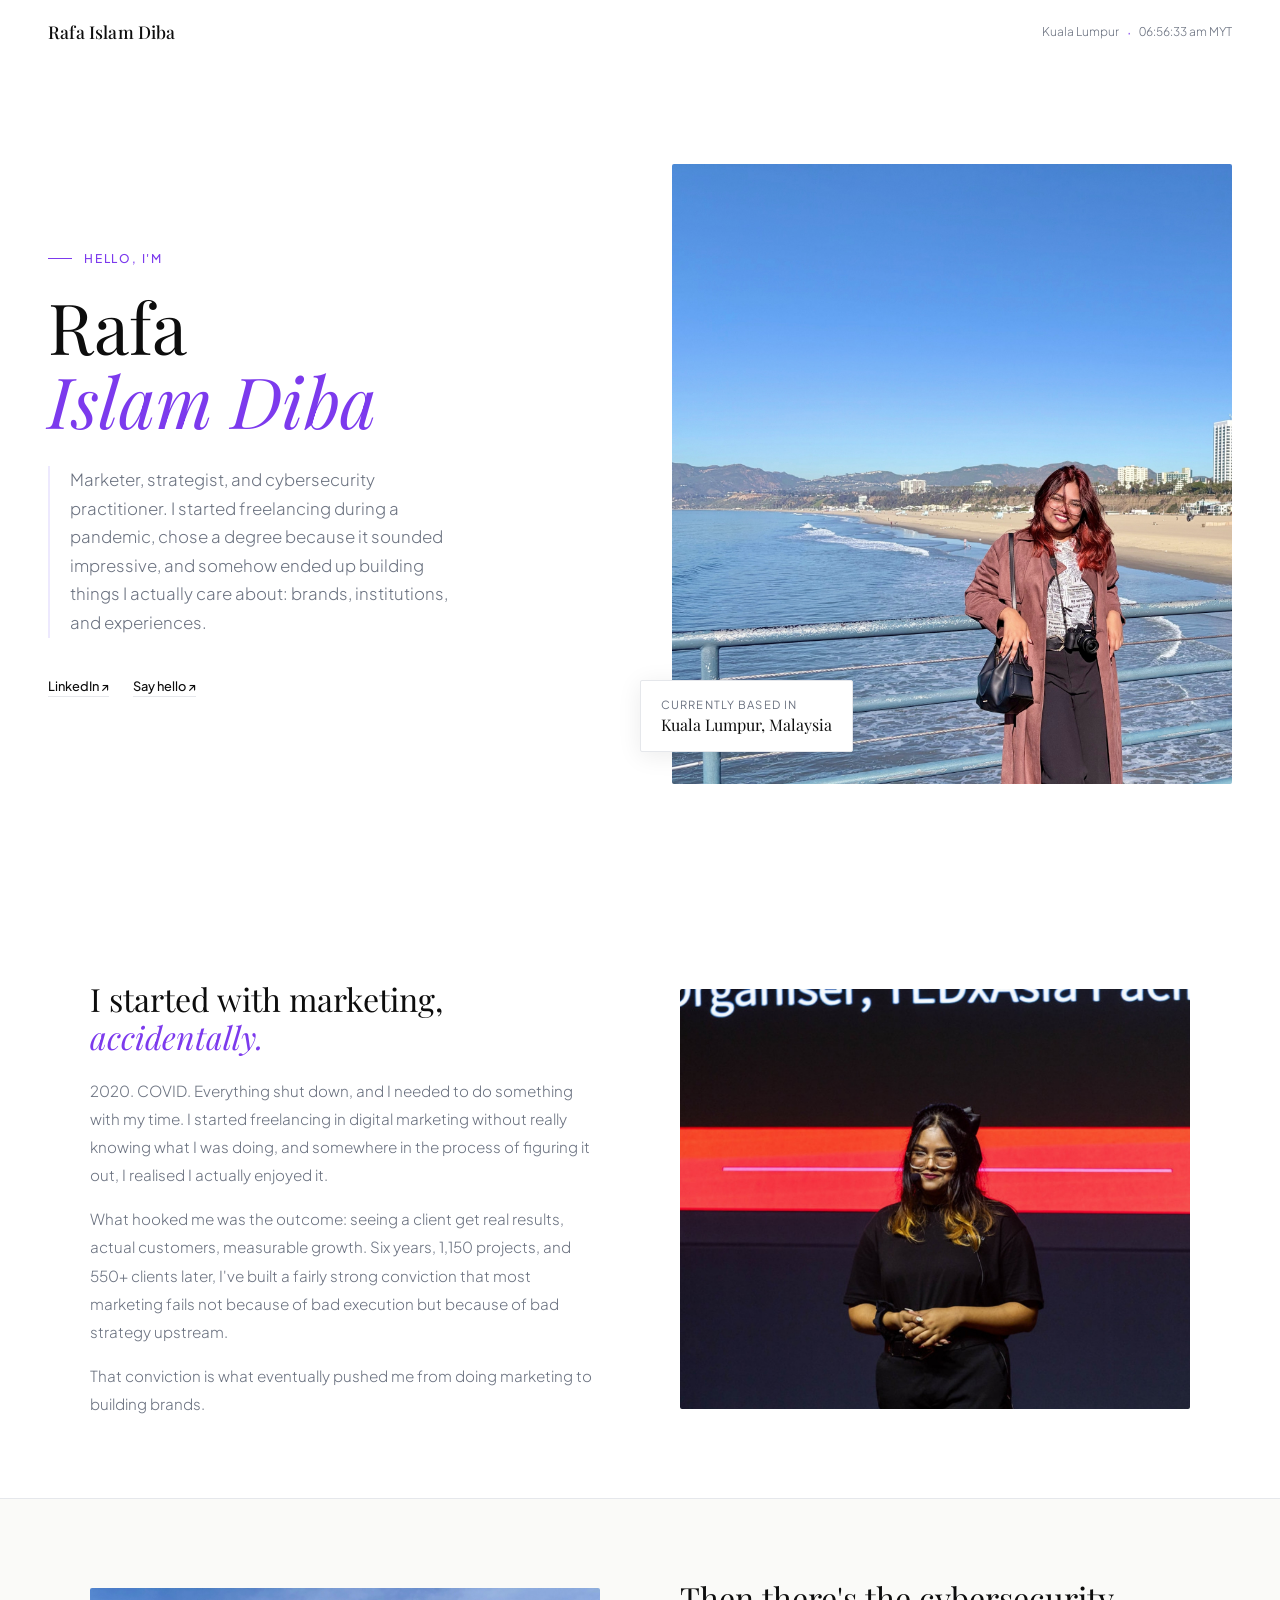
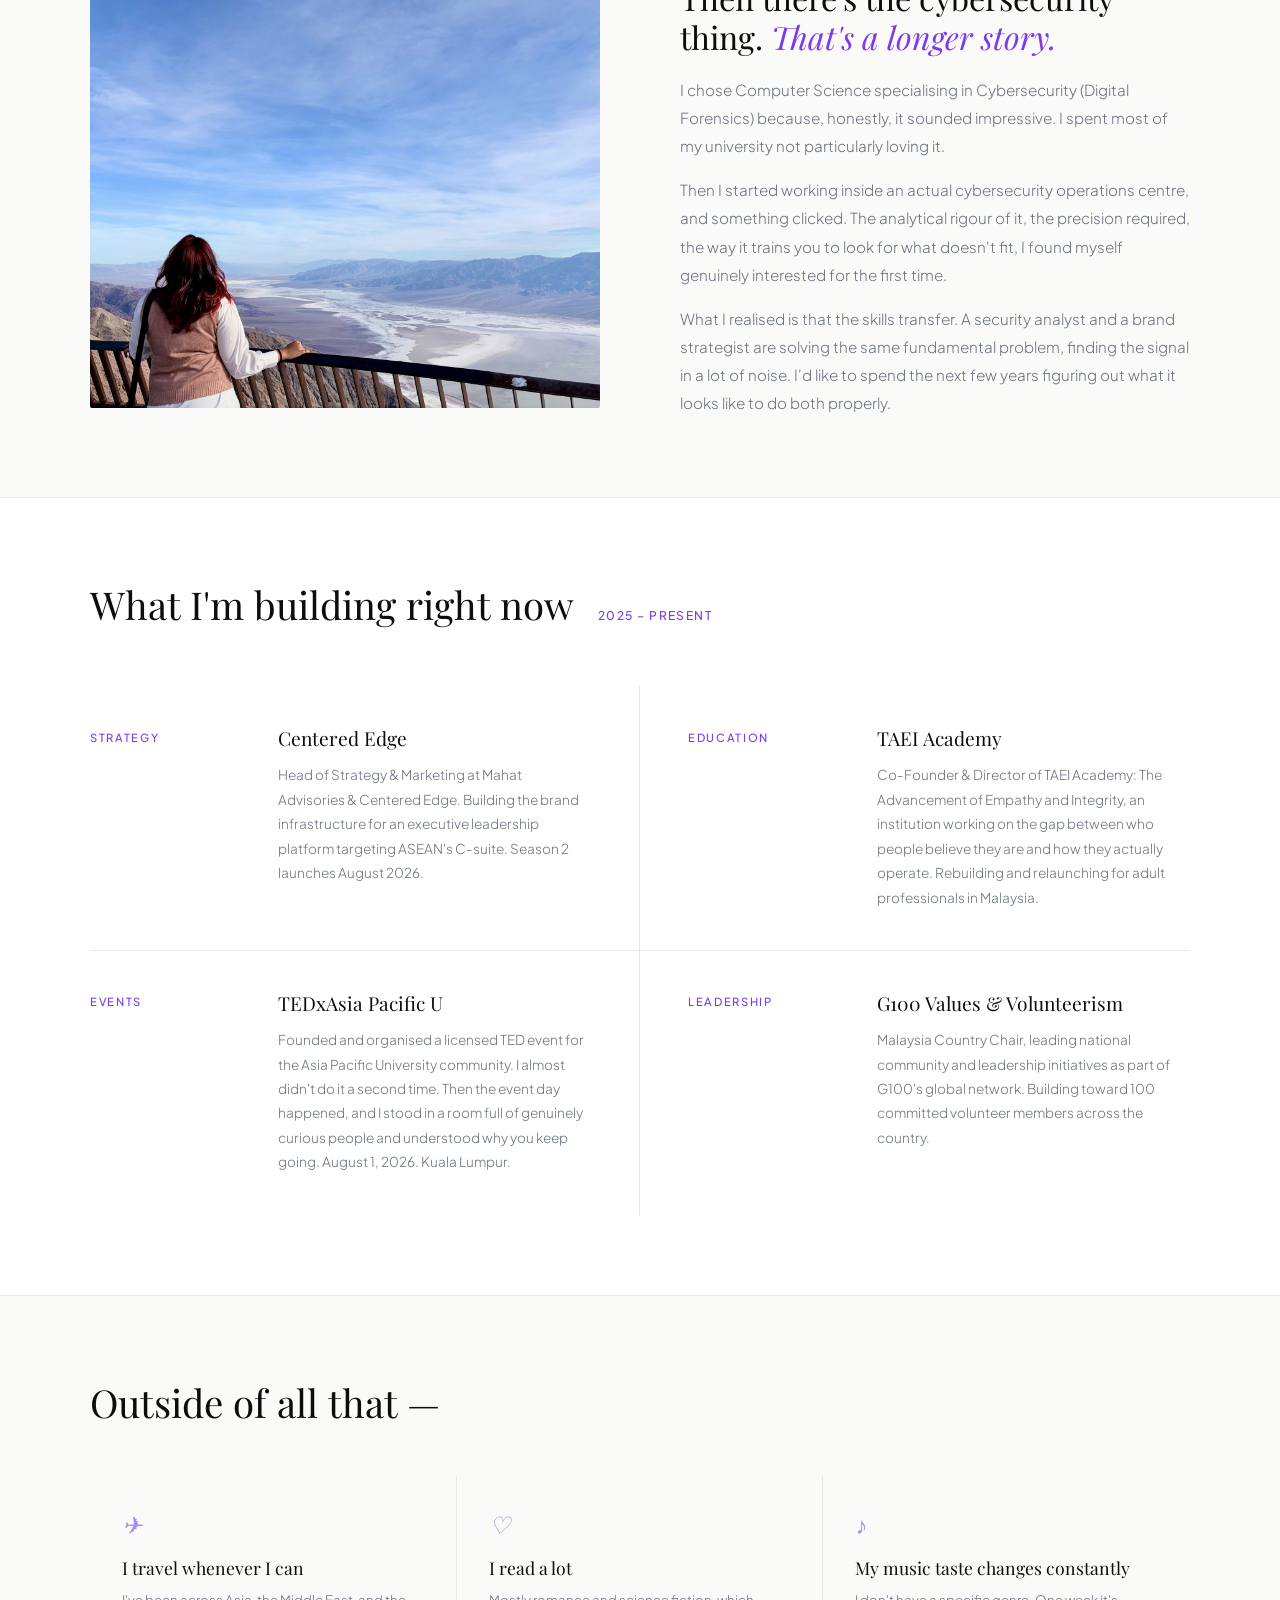
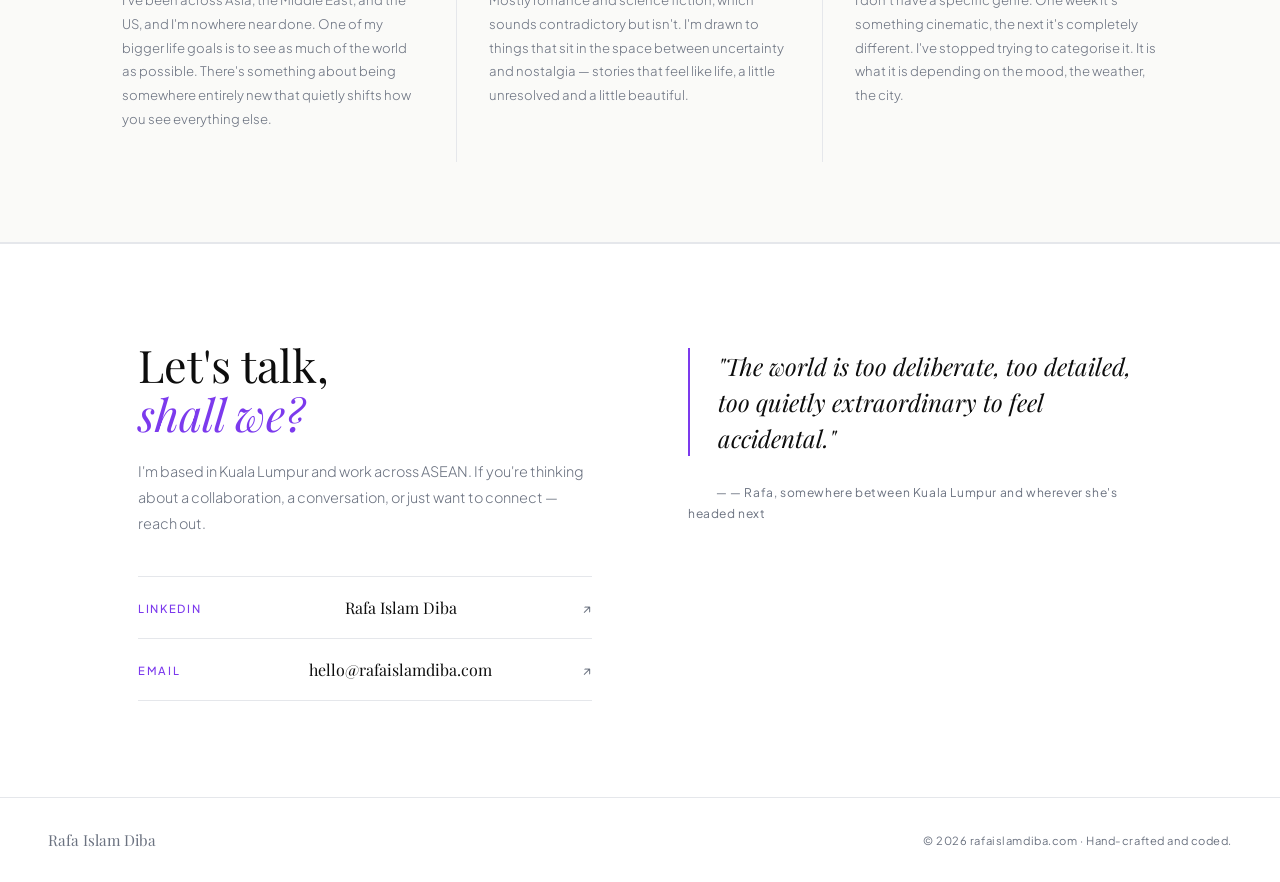
==== index.html @ 6cd843fa "Update LinkedIn link in index.html" ====
<!DOCTYPE html>
<html lang="en">
<head>
  <meta charset="UTF-8" />
  <meta name="viewport" content="width=device-width, initial-scale=1.0" />
  <title>Rafa Islam Diba</title>
  <meta name="description" content="Rafa Islam Diba: strategist, builder, and TEDx organiser based in Kuala Lumpur." />
  <link rel="preconnect" href="https://fonts.googleapis.com">
  <link rel="preconnect" href="https://fonts.gstatic.com" crossorigin>
  <link href="https://fonts.googleapis.com/css2?family=Playfair+Display:ital,wght@0,400;0,500;0,700;1,400;1,500&family=Plus+Jakarta+Sans:wght@300;400;500&display=swap" rel="stylesheet">
  <style>
    *, *::before, *::after { box-sizing: border-box; margin: 0; padding: 0; }

    :root {
      --white: #ffffff;
      --off-white: #fafaf8;
      --black: #0d0d0d;
      --black-2: #1a1a1a;
      --purple: #7c3aed;
      --purple-light: #a78bfa;
      --purple-muted: #ede9fe;
      --gray: #6b7280;
      --gray-light: #f3f4f6;
      --border: #e5e7eb;
      --serif: 'Playfair Display', Georgia, serif;
      --sans: 'Plus Jakarta Sans', sans-serif;
    }

    html { scroll-behavior: smooth; }

    body {
      font-family: var(--sans);
      background: var(--white);
      color: var(--black);
      -webkit-font-smoothing: antialiased;
      overflow-x: hidden;
    }

    a { text-decoration: none; color: inherit; }

    /* NAV */
    nav {
      position: fixed;
      top: 0; left: 0; right: 0;
      z-index: 100;
      padding: 1.25rem 3rem;
      display: flex;
      align-items: center;
      justify-content: space-between;
      background: rgba(255,255,255,0.92);
      backdrop-filter: blur(12px);
      border-bottom: 1px solid transparent;
      transition: border-color 0.3s;
    }

    nav.scrolled { border-bottom-color: var(--border); }

    .nav-logo {
      font-family: var(--serif);
      font-size: 1.1rem;
      font-weight: 500;
      color: var(--black);
      letter-spacing: 0.01em;
    }

    .nav-right {
      display: flex;
      align-items: center;
      gap: 0.5rem;
      font-size: 0.75rem;
      color: var(--gray);
      font-weight: 300;
    }

    .nav-dot { color: var(--purple); font-size: 1rem; }

    #kl-time {
      font-variant-numeric: tabular-nums;
      min-width: 80px;
    }

    /* HERO */
    .hero {
      min-height: 100vh;
      display: grid;
      grid-template-columns: 1fr 1fr;
      align-items: center;
      padding: 7rem 3rem 4rem;
      gap: 4rem;
      position: relative;
    }

    .hero-left { max-width: 560px; }

    .hero-greeting {
      font-size: 0.75rem;
      font-weight: 500;
      letter-spacing: 0.15em;
      text-transform: uppercase;
      color: var(--purple);
      margin-bottom: 1.5rem;
      display: flex;
      align-items: center;
      gap: 0.75rem;
    }

    .hero-greeting::before {
      content: '';
      display: block;
      width: 24px;
      height: 1px;
      background: var(--purple);
    }

    .hero-name {
      font-family: var(--serif);
      font-size: clamp(3rem, 5.5vw, 5.5rem);
      font-weight: 400;
      line-height: 1.05;
      color: var(--black);
      margin-bottom: 0.5rem;
    }

    .hero-name em {
      font-style: italic;
      color: var(--purple);
    }

    .hero-tagline {
      font-size: 1.05rem;
      font-weight: 300;
      color: var(--gray);
      line-height: 1.7;
      margin-top: 1.75rem;
      max-width: 420px;
      border-left: 2px solid var(--purple-muted);
      padding-left: 1.25rem;
    }

    .hero-links {
      display: flex;
      gap: 1.5rem;
      margin-top: 2.5rem;
    }

    .hero-link {
      font-size: 0.8rem;
      font-weight: 500;
      color: var(--black);
      display: flex;
      align-items: center;
      gap: 0.4rem;
      padding-bottom: 2px;
      border-bottom: 1px solid var(--border);
      transition: color 0.2s, border-color 0.2s;
    }

    .hero-link:hover { color: var(--purple); border-bottom-color: var(--purple); }

    .hero-right {
      position: relative;
      height: 620px;
    }

    .hero-img-main {
      width: 100%;
      height: 100%;
      object-fit: cover;
      object-position: center top;
      border-radius: 2px;
      filter: grayscale(8%);
    }

    .hero-img-badge {
      position: absolute;
      bottom: 2rem;
      left: -2rem;
      background: var(--white);
      border: 1px solid var(--border);
      padding: 1rem 1.25rem;
      border-radius: 2px;
      box-shadow: 0 4px 24px rgba(0,0,0,0.08);
    }

    .hero-img-badge p {
      font-size: 0.7rem;
      color: var(--gray);
      margin-bottom: 0.2rem;
      text-transform: uppercase;
      letter-spacing: 0.1em;
    }

    .hero-img-badge strong {
      font-family: var(--serif);
      font-size: 1rem;
      font-weight: 400;
      color: var(--black);
    }

    /* DIVIDER */
    .section-divider {
      width: 100%;
      height: 1px;
      background: var(--border);
      margin: 0 3rem;
      width: calc(100% - 6rem);
    }

    /* STORY SECTIONS — Daniel Autry style */
    .story-section {
      padding: 5rem 3rem;
      border-bottom: 1px solid var(--border);
    }

    .story-grid {
      display: grid;
      grid-template-columns: 1fr 1fr;
      gap: 5rem;
      align-items: center;
      max-width: 1100px;
      margin: 0 auto;
    }

    .story-grid.reverse { direction: rtl; }
    .story-grid.reverse > * { direction: ltr; }

    .story-text h2 {
      font-family: var(--serif);
      font-size: clamp(1.6rem, 2.5vw, 2.4rem);
      font-weight: 400;
      line-height: 1.2;
      color: var(--black);
      margin-bottom: 1.25rem;
    }

    .story-text h2 em {
      font-style: italic;
      color: var(--purple);
    }

    .story-text p {
      font-size: 0.95rem;
      font-weight: 300;
      color: var(--gray);
      line-height: 1.85;
    }

    .story-text p + p { margin-top: 1rem; }

    .story-img {
      width: 100%;
      height: 420px;
      object-fit: cover;
      object-position: center;
      border-radius: 2px;
      filter: grayscale(5%);
    }

    .story-img.portrait {
      height: 520px;
      object-position: top center;
    }

    /* WHAT I DO — text only sections like Daniel */
    .what-section {
      padding: 5rem 3rem;
      border-bottom: 1px solid var(--border);
      max-width: 1100px;
      margin: 0 auto;
    }

    .what-header {
      display: flex;
      align-items: baseline;
      gap: 1.5rem;
      margin-bottom: 3.5rem;
    }

    .what-header h2 {
      font-family: var(--serif);
      font-size: clamp(1.8rem, 3vw, 2.8rem);
      font-weight: 400;
      color: var(--black);
    }

    .what-header span {
      font-size: 0.75rem;
      color: var(--purple);
      font-weight: 500;
      letter-spacing: 0.12em;
      text-transform: uppercase;
    }

    .what-items {
      display: grid;
      grid-template-columns: 1fr 1fr;
      gap: 0;
    }

    .what-item {
      padding: 2.5rem 0;
      border-bottom: 1px solid var(--border);
      display: grid;
      grid-template-columns: 1fr 2fr;
      gap: 2rem;
      align-items: start;
    }

    .what-item:nth-child(odd) { padding-right: 3rem; border-right: 1px solid var(--border); }
    .what-item:nth-child(even) { padding-left: 3rem; }
    .what-item:last-child, .what-item:nth-last-child(2):nth-child(odd) { border-bottom: none; }

    .what-item-label {
      font-size: 0.7rem;
      font-weight: 500;
      letter-spacing: 0.15em;
      text-transform: uppercase;
      color: var(--purple);
      padding-top: 0.2rem;
    }

    .what-item h3 {
      font-family: var(--serif);
      font-size: 1.2rem;
      font-weight: 400;
      color: var(--black);
      margin-bottom: 0.75rem;
      line-height: 1.3;
    }

    .what-item p {
      font-size: 0.85rem;
      font-weight: 300;
      color: var(--gray);
      line-height: 1.8;
    }

    /* PERSONAL SECTION */
    .personal-section {
      padding: 5rem 3rem;
      border-bottom: 1px solid var(--border);
      background: var(--off-white);
    }

    .personal-inner {
      max-width: 1100px;
      margin: 0 auto;
    }

    .personal-header {
      font-family: var(--serif);
      font-size: clamp(1.8rem, 3vw, 2.8rem);
      font-weight: 400;
      color: var(--black);
      margin-bottom: 3rem;
    }

    .personal-grid {
      display: grid;
      grid-template-columns: repeat(3, 1fr);
      gap: 0;
    }

    .personal-item {
      padding: 2rem;
      border-right: 1px solid var(--border);
    }

    .personal-item:last-child { border-right: none; }

    .personal-item-icon {
      font-family: var(--serif);
      font-size: 1.5rem;
      color: var(--purple-light);
      margin-bottom: 1rem;
      font-style: italic;
    }

    .personal-item h4 {
      font-family: var(--serif);
      font-size: 1.1rem;
      font-weight: 400;
      color: var(--black);
      margin-bottom: 0.6rem;
    }

    .personal-item p {
      font-size: 0.82rem;
      font-weight: 300;
      color: var(--gray);
      line-height: 1.8;
    }

    /* CONTACT */
    .contact-section {
      padding: 6rem 3rem;
      max-width: 1100px;
      margin: 0 auto;
      display: grid;
      grid-template-columns: 1fr 1fr;
      gap: 6rem;
      align-items: start;
    }

    .contact-left h2 {
      font-family: var(--serif);
      font-size: clamp(2rem, 3.5vw, 3rem);
      font-weight: 400;
      color: var(--black);
      margin-bottom: 1.25rem;
      line-height: 1.1;
    }

    .contact-left h2 em { font-style: italic; color: var(--purple); }

    .contact-left p {
      font-size: 0.9rem;
      font-weight: 300;
      color: var(--gray);
      line-height: 1.8;
      margin-bottom: 2.5rem;
    }

    .contact-links { display: flex; flex-direction: column; gap: 0; }

    .contact-link-item {
      display: flex;
      align-items: center;
      justify-content: space-between;
      padding: 1.25rem 0;
      border-bottom: 1px solid var(--border);
      transition: padding-left 0.25s;
    }

    .contact-link-item:hover { padding-left: 0.5rem; }

    .contact-link-item:first-child { border-top: 1px solid var(--border); }

    .contact-link-label {
      font-size: 0.7rem;
      font-weight: 500;
      letter-spacing: 0.15em;
      text-transform: uppercase;
      color: var(--purple);
      min-width: 80px;
    }

    .contact-link-value {
      font-family: var(--serif);
      font-size: 1rem;
      color: var(--black);
      font-weight: 400;
    }

    .contact-arrow { color: var(--gray); font-size: 0.85rem; }

    .contact-right {
      padding-top: 0.5rem;
    }

    .contact-right blockquote {
      font-family: var(--serif);
      font-size: 1.5rem;
      font-weight: 400;
      font-style: italic;
      color: var(--black);
      line-height: 1.5;
      border-left: 2px solid var(--purple);
      padding-left: 1.75rem;
      margin-bottom: 1.5rem;
    }

    .contact-right cite {
      font-size: 0.75rem;
      color: var(--gray);
      font-style: normal;
      letter-spacing: 0.05em;
      padding-left: 1.75rem;
    }

    /* FOOTER */
    footer {
      padding: 2rem 3rem;
      border-top: 1px solid var(--border);
      display: flex;
      align-items: center;
      justify-content: space-between;
      background: var(--white);
    }

    .footer-logo {
      font-family: var(--serif);
      font-size: 0.95rem;
      color: var(--gray);
      font-weight: 400;
    }

    .footer-copy {
      font-size: 0.7rem;
      color: var(--gray);
      letter-spacing: 0.05em;
    }

    /* REVEAL ANIMATIONS */
    .reveal {
      opacity: 0;
      transform: translateY(20px);
      transition: opacity 0.7s ease, transform 0.7s ease;
    }

    .reveal.visible { opacity: 1; transform: translateY(0); }

    /* MOBILE */
    @media (max-width: 768px) {
      nav { padding: 1rem 1.25rem; }
      .hero { grid-template-columns: 1fr; padding: 6rem 1.25rem 3rem; gap: 2.5rem; min-height: auto; }
      .hero-right { height: 360px; }
      .hero-img-badge { left: 0.5rem; bottom: 0.5rem; }
      .story-section { padding: 3.5rem 1.25rem; }
      .story-grid, .story-grid.reverse { grid-template-columns: 1fr; direction: ltr; gap: 2rem; }
      .story-img { height: 280px; }
      .what-section { padding: 3.5rem 1.25rem; }
      .what-items { grid-template-columns: 1fr; }
      .what-item, .what-item:nth-child(odd), .what-item:nth-child(even) { padding: 1.75rem 0; border-right: none; border-bottom: 1px solid var(--border); }
      .personal-section { padding: 3.5rem 1.25rem; }
      .personal-grid { grid-template-columns: 1fr; }
      .personal-item { border-right: none; border-bottom: 1px solid var(--border); }
      .contact-section { grid-template-columns: 1fr; padding: 3.5rem 1.25rem; gap: 3rem; }
      footer { flex-direction: column; gap: 0.75rem; padding: 1.5rem 1.25rem; text-align: center; }
    }
  </style>
</head>
<body>

  <nav id="nav">
    <span class="nav-logo">Rafa Islam Diba</span>
    <div class="nav-right">
      <span>Kuala Lumpur</span>
      <span class="nav-dot">·</span>
      <span id="kl-time">--:--:-- --</span>
    </div>
  </nav>

  <!-- HERO -->
  <section class="hero">
    <div class="hero-left">
      <p class="hero-greeting">Hello, I'm</p>
      <h1 class="hero-name">Rafa<br><em>Islam Diba</em></h1>
      <p class="hero-tagline">Marketer, strategist, and cybersecurity practitioner. I started freelancing during a pandemic, chose a degree because it sounded impressive, and somehow ended up building things I actually care about: brands, institutions, and experiences.</p>
      <div class="hero-links">
        <a href="https://www.linkedin.com/in/rafaislamdiba948/" target="_blank" class="hero-link">LinkedIn ↗</a>
        <a href="mailto:contact@rafaislamdiba.com" class="hero-link">Say hello ↗</a>
      </div>
    </div>
    <div class="hero-right">
      <img src="santamonica.jpg" alt="Rafa at Santa Monica Pier" class="hero-img-main" />
      <div class="hero-img-badge">
        <p>Currently based in</p>
        <strong>Kuala Lumpur, Malaysia</strong>
      </div>
    </div>
  </section>

  <!-- MARKETING STORY -->
  <section class="story-section">
    <div class="story-grid">
      <div class="story-text reveal">
        <h2>I started with marketing, <em>accidentally.</em></h2>
        <p>2020. COVID. Everything shut down, and I needed to do something with my time. I started freelancing in digital marketing without really knowing what I was doing, and somewhere in the process of figuring it out, I realised I actually enjoyed it.</p>
        <p>What hooked me was the outcome: seeing a client get real results, actual customers, measurable growth. Six years, 1,150 projects, and 550+ clients later, I've built a fairly strong conviction that most marketing fails not because of bad execution but because of bad strategy upstream.</p>
        <p>That conviction is what eventually pushed me from doing marketing to building brands.</p>
      </div>
      <img src="tedx.jpg" alt="Rafa speaking on stage" class="story-img reveal" />
    </div>
  </section>

  <!-- CYBER STORY -->
  <section class="story-section" style="background: var(--off-white);">
    <div class="story-grid reverse">
      <div class="story-text reveal">
        <h2>Then there's the cybersecurity thing. <em>That's a longer story.</em></h2>
        <p>I chose Computer Science specialising in Cybersecurity (Digital Forensics) because, honestly, it sounded impressive. I spent most of my university not particularly loving it.</p>
        <p>Then I started working inside an actual cybersecurity operations centre, and something clicked. The analytical rigour of it, the precision required, the way it trains you to look for what doesn't fit, I found myself genuinely interested for the first time.</p>
        <p>What I realised is that the skills transfer. A security analyst and a brand strategist are solving the same fundamental problem, finding the signal in a lot of noise. I'd like to spend the next few years figuring out what it looks like to do both properly.</p>
      </div>
      <img src="deathvalley.jpg" alt="Rafa overlooking Death Valley" class="story-img reveal" />
    </div>
  </section>

  <!-- WHAT I'M BUILDING -->
  <section class="story-section">
    <div class="what-section" style="padding: 0; border-bottom: none;">
      <div class="what-header reveal">
        <h2>What I'm building right now</h2>
        <span>2025 – Present</span>
      </div>
      <div class="what-items">
        <div class="what-item reveal">
          <span class="what-item-label">Strategy</span>
          <div>
            <h3>Centered Edge</h3>
            <p>Head of Strategy & Marketing at Mahat Advisories & Centered Edge. Building the brand infrastructure for an executive leadership platform targeting ASEAN's C-suite. Season 2 launches August 2026.</p>
          </div>
        </div>
        <div class="what-item reveal">
          <span class="what-item-label">Education</span>
          <div>
            <h3>TAEI Academy</h3>
            <p>Co-Founder & Director of TAEI Academy: The Advancement of Empathy and Integrity, an institution working on the gap between who people believe they are and how they actually operate. Rebuilding and relaunching for adult professionals in Malaysia.</p>
          </div>
        </div>
        <div class="what-item reveal">
          <span class="what-item-label">Events</span>
          <div>
            <h3>TEDxAsia Pacific U</h3>
            <p>Founded and organised a licensed TED event for the Asia Pacific University community. I almost didn't do it a second time. Then the event day happened, and I stood in a room full of genuinely curious people and understood why you keep going. August 1, 2026. Kuala Lumpur.</p>
          </div>
        </div>
        <div class="what-item reveal">
          <span class="what-item-label">Leadership</span>
          <div>
            <h3>G100 Values & Volunteerism</h3>
            <p>Malaysia Country Chair, leading national community and leadership initiatives as part of G100's global network. Building toward 100 committed volunteer members across the country.</p>
          </div>
        </div>
      </div>
    </div>
  </section>

  <!-- PERSONAL -->
  <section class="personal-section">
    <div class="personal-inner">
      <h2 class="personal-header reveal">Outside of all that —</h2>
      <div class="personal-grid">
        <div class="personal-item reveal">
          <div class="personal-item-icon">✈</div>
          <h4>I travel whenever I can</h4>
          <p>I've been across Asia, the Middle East, and the US, and I'm nowhere near done. One of my bigger life goals is to see as much of the world as possible. There's something about being somewhere entirely new that quietly shifts how you see everything else.</p>
        </div>
        <div class="personal-item reveal">
          <div class="personal-item-icon">♡</div>
          <h4>I read a lot</h4>
          <p>Mostly romance and science fiction, which sounds contradictory but isn't. I'm drawn to things that sit in the space between uncertainty and nostalgia — stories that feel like life, a little unresolved and a little beautiful.</p>
        </div>
        <div class="personal-item reveal">
          <div class="personal-item-icon">♪</div>
          <h4>My music taste changes constantly</h4>
          <p>I don't have a specific genre. One week it's something cinematic, the next it's completely different. I've stopped trying to categorise it. It is what it is depending on the mood, the weather, the city.</p>
        </div>
      </div>
    </div>
  </section>

  <!-- CONTACT -->
  <section style="border-top: 1px solid var(--border);">
    <div class="contact-section">
      <div class="contact-left reveal">
        <h2>Let's talk,<br><em>shall we?</em></h2>
        <p>I'm based in Kuala Lumpur and work across ASEAN. If you're thinking about a collaboration, a conversation, or just want to connect — reach out.</p>
        <div class="contact-links">
          <a href="https://linkedin.com/in/rafayaislamdiba" target="_blank" class="contact-link-item">
            <span class="contact-link-label">LinkedIn</span>
            <span class="contact-link-value">Rafa Islam Diba</span>
            <span class="contact-arrow">↗</span>
          </a>
          <a href="mailto:hello@rafaislamdiba.com" class="contact-link-item">
            <span class="contact-link-label">Email</span>
            <span class="contact-link-value">hello@rafaislamdiba.com</span>
            <span class="contact-arrow">↗</span>
          </a>
        </div>
      </div>
      <div class="contact-right reveal">
        <blockquote>"The world is too deliberate, too detailed, too quietly extraordinary to feel accidental."</blockquote>
        <cite>— — Rafa, somewhere between Kuala Lumpur and wherever she's headed next</cite>
      </div>
    </div>
  </section>

  <footer>
    <span class="footer-logo">Rafa Islam Diba</span>
    <span class="footer-copy">© 2026 rafaislamdiba.com · Hand-crafted and coded.</span>
  </footer>

  <script>
    // KL live clock
    function updateClock() {
      const now = new Date();
      const kl = new Intl.DateTimeFormat('en-MY', {
        timeZone: 'Asia/Kuala_Lumpur',
        hour: '2-digit', minute: '2-digit', second: '2-digit',
        hour12: true
      }).format(now);
      document.getElementById('kl-time').textContent = kl + ' MYT';
    }
    updateClock();
    setInterval(updateClock, 1000);

    // Nav scroll
    window.addEventListener('scroll', () => {
      document.getElementById('nav').classList.toggle('scrolled', window.scrollY > 40);
    }, { passive: true });

    // Reveal on scroll
    const reveals = document.querySelectorAll('.reveal');
    const observer = new IntersectionObserver((entries) => {
      entries.forEach((entry, i) => {
        if (entry.isIntersecting) {
          setTimeout(() => entry.target.classList.add('visible'), i * 60);
          observer.unobserve(entry.target);
        }
      });
    }, { threshold: 0.1 });
    reveals.forEach(el => observer.observe(el));
  </script>
</body>
</html>
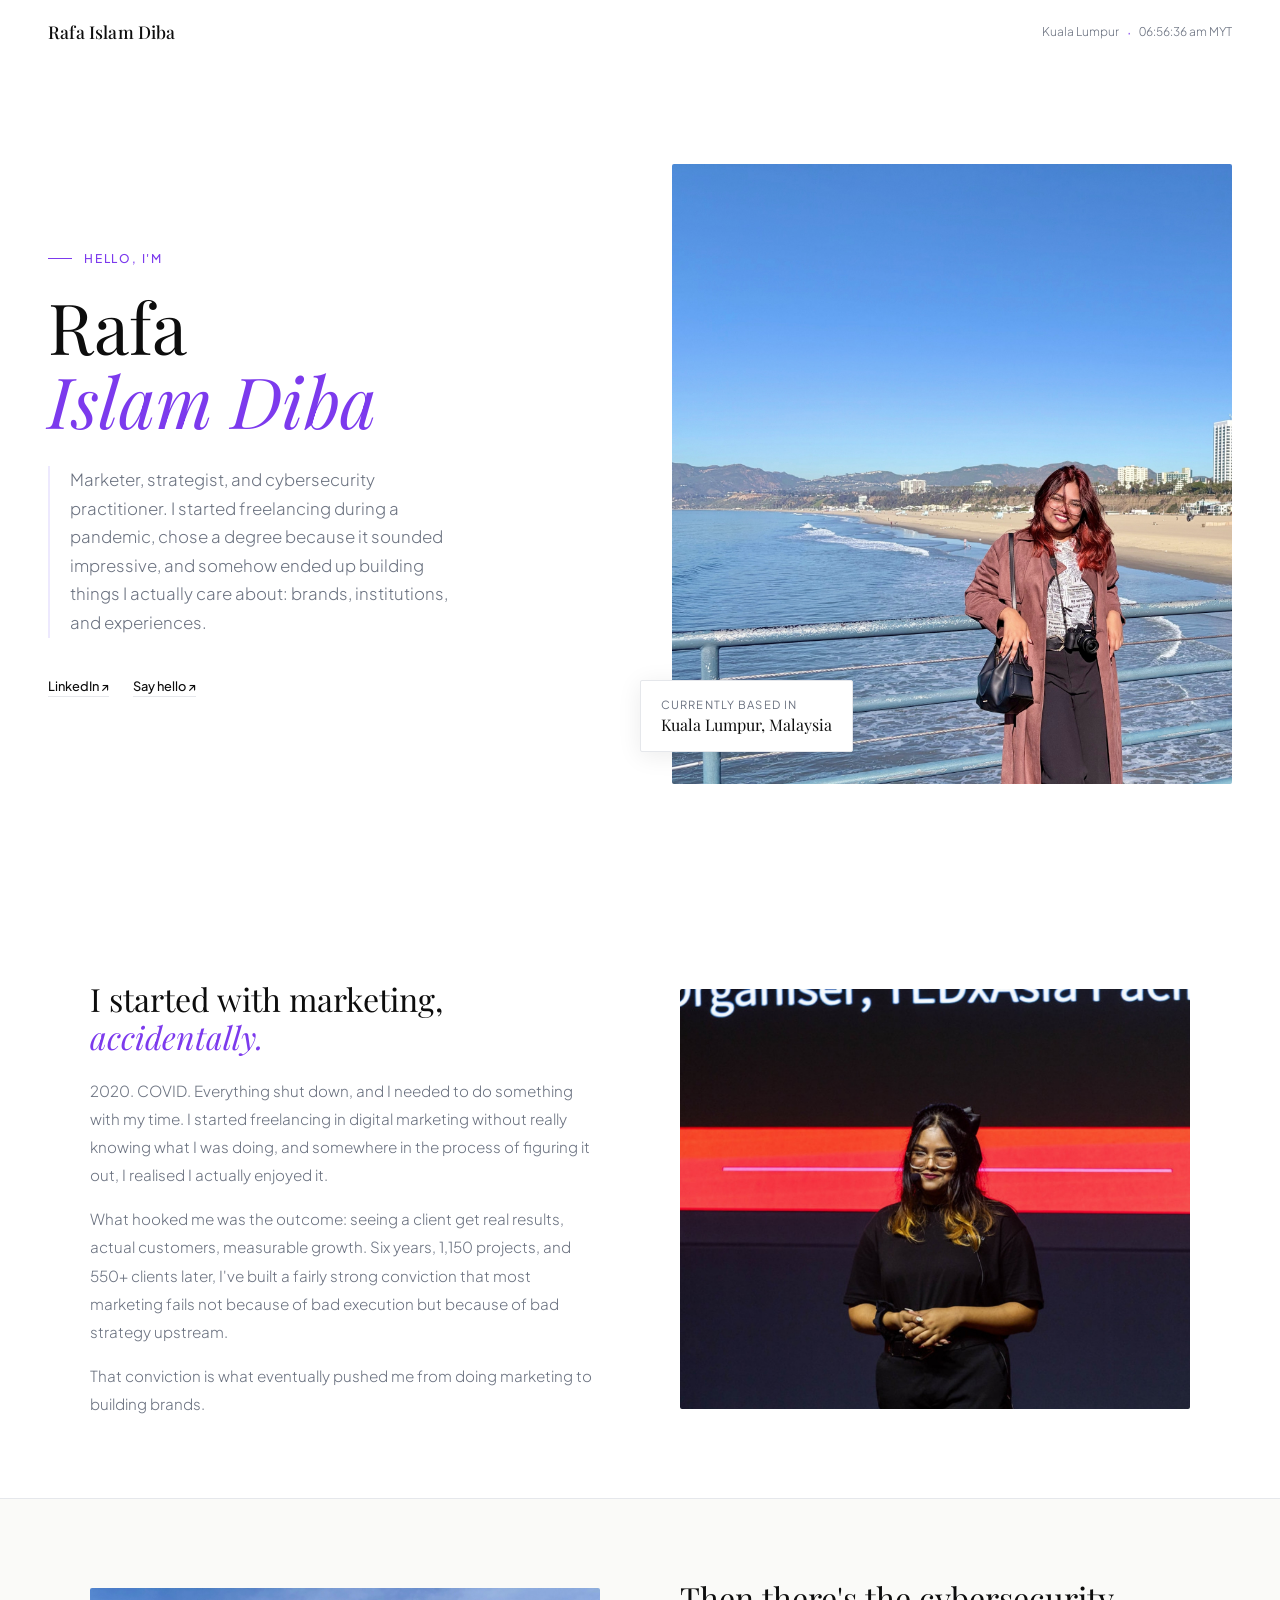
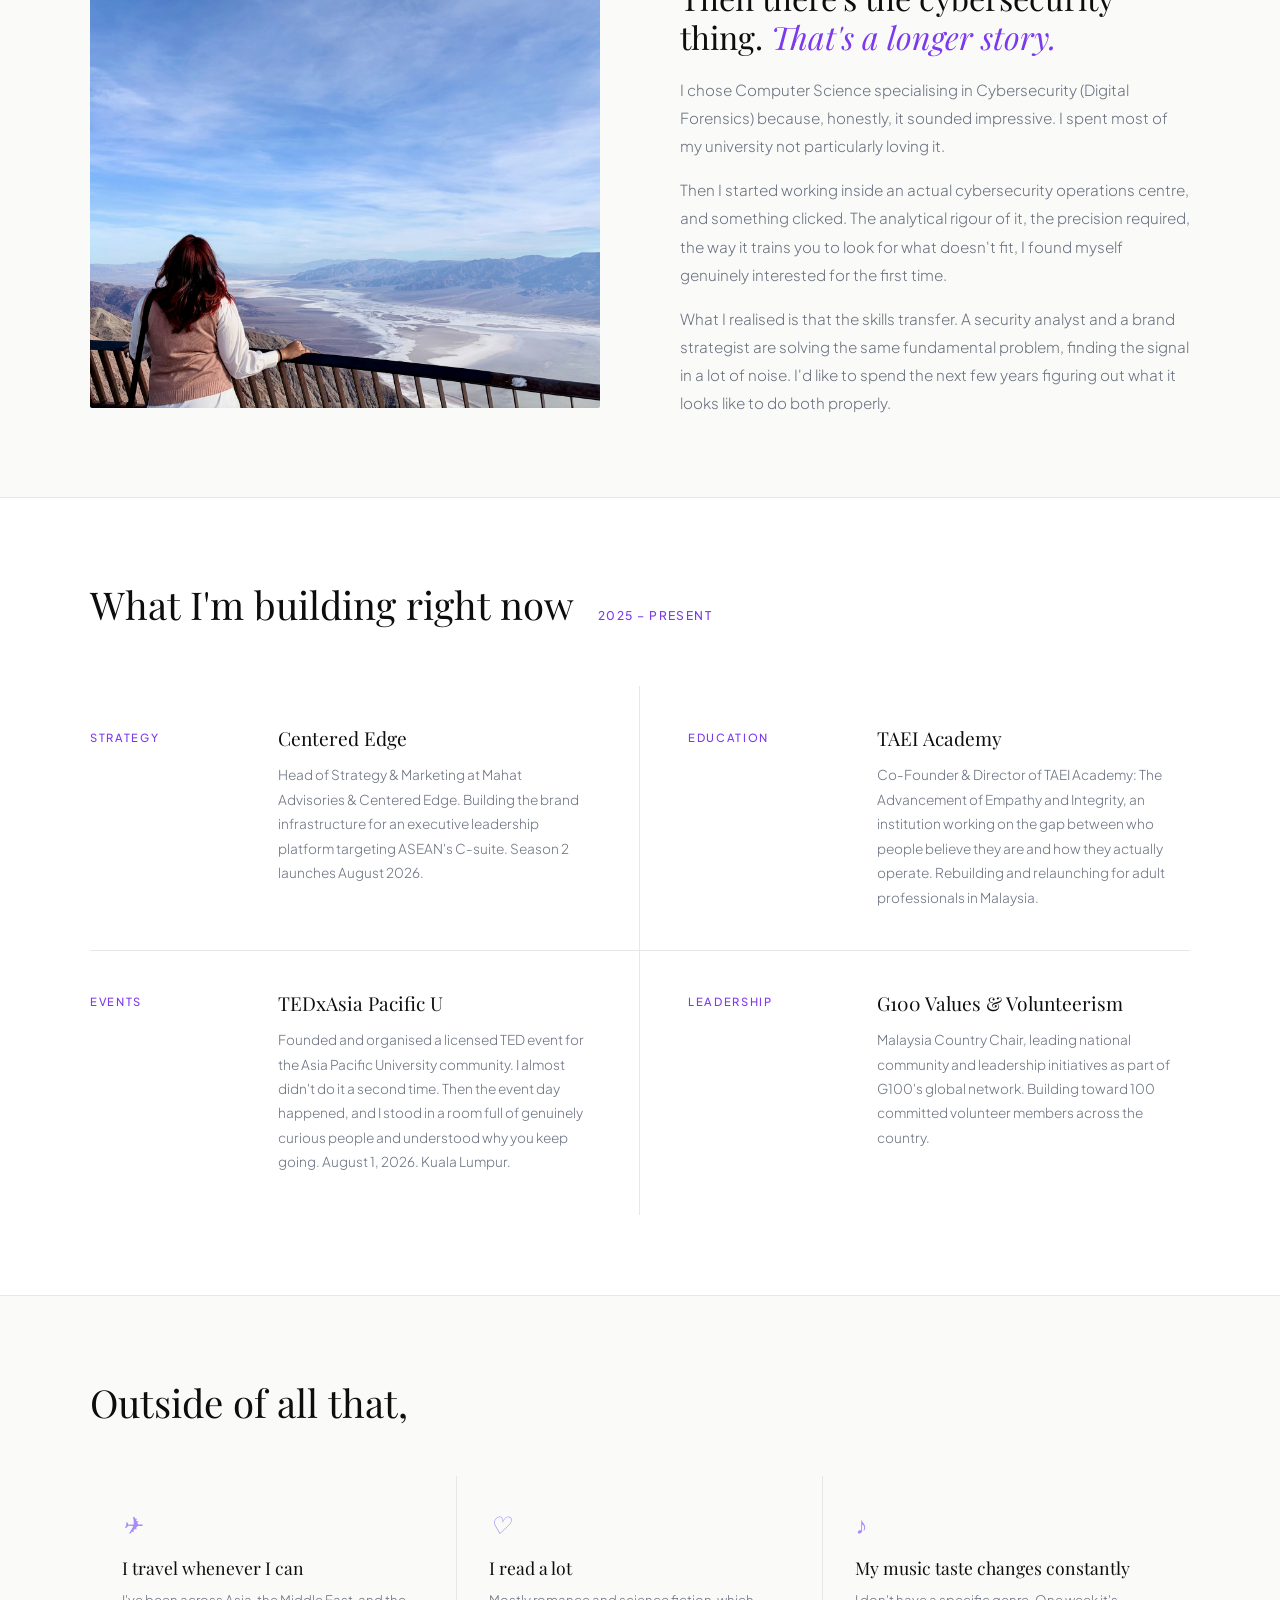
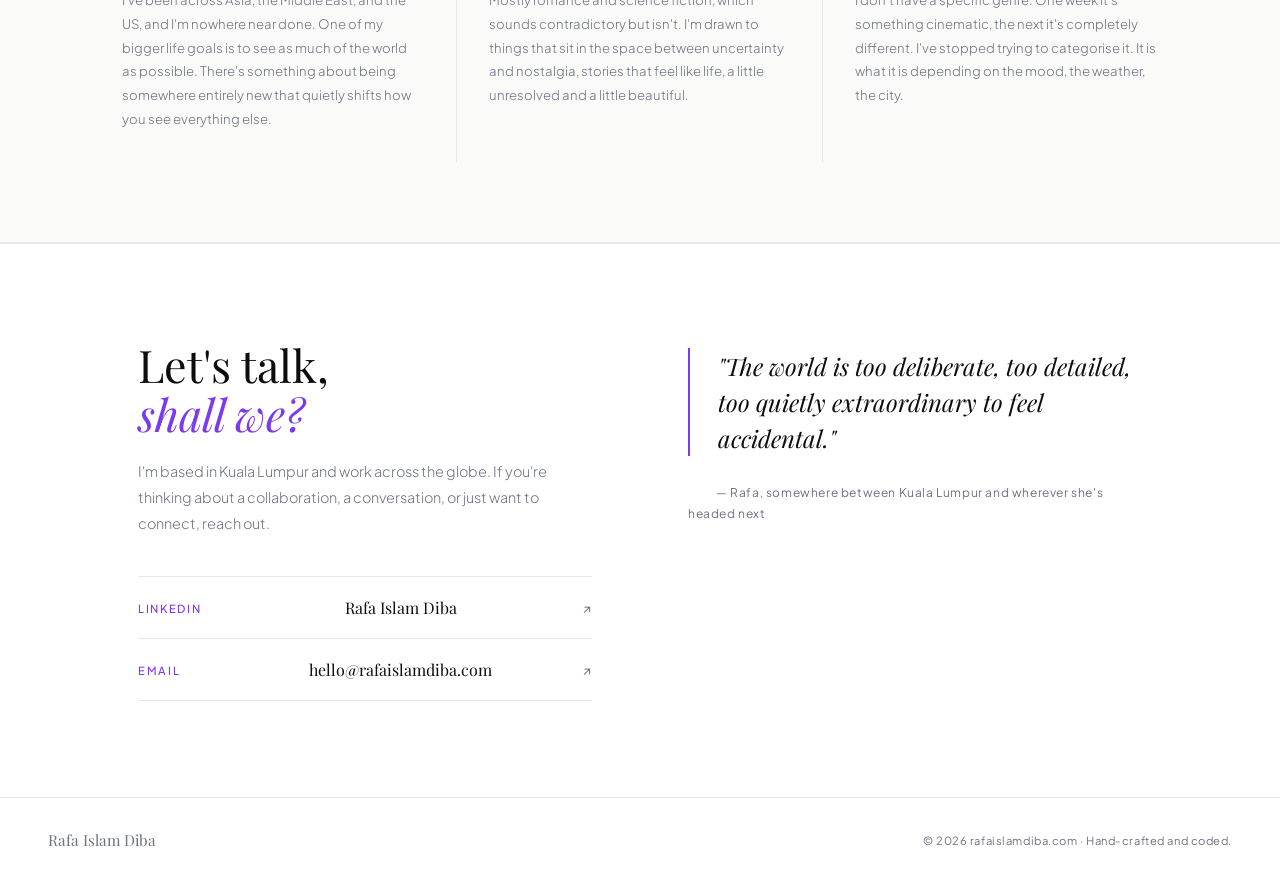
==== commit fbb0707c: "Fix punctuation and wording in personal section" ====
--- a/index.html
+++ b/index.html
@@ -630,7 +630,7 @@
   <!-- PERSONAL -->
   <section class="personal-section">
     <div class="personal-inner">
-      <h2 class="personal-header reveal">Outside of all that —</h2>
+      <h2 class="personal-header reveal">Outside of all that,</h2>
       <div class="personal-grid">
         <div class="personal-item reveal">
           <div class="personal-item-icon">✈</div>
@@ -640,7 +640,7 @@
         <div class="personal-item reveal">
           <div class="personal-item-icon">♡</div>
           <h4>I read a lot</h4>
-          <p>Mostly romance and science fiction, which sounds contradictory but isn't. I'm drawn to things that sit in the space between uncertainty and nostalgia — stories that feel like life, a little unresolved and a little beautiful.</p>
+          <p>Mostly romance and science fiction, which sounds contradictory but isn't. I'm drawn to things that sit in the space between uncertainty and nostalgia, stories that feel like life, a little unresolved and a little beautiful.</p>
         </div>
         <div class="personal-item reveal">
           <div class="personal-item-icon">♪</div>
@@ -656,7 +656,7 @@
     <div class="contact-section">
       <div class="contact-left reveal">
         <h2>Let's talk,<br><em>shall we?</em></h2>
-        <p>I'm based in Kuala Lumpur and work across ASEAN. If you're thinking about a collaboration, a conversation, or just want to connect — reach out.</p>
+        <p>I'm based in Kuala Lumpur and work across the globe. If you're thinking about a collaboration, a conversation, or just want to connect, reach out.</p>
         <div class="contact-links">
           <a href="https://linkedin.com/in/rafayaislamdiba" target="_blank" class="contact-link-item">
             <span class="contact-link-label">LinkedIn</span>
@@ -672,7 +672,7 @@
       </div>
       <div class="contact-right reveal">
         <blockquote>"The world is too deliberate, too detailed, too quietly extraordinary to feel accidental."</blockquote>
-        <cite>— — Rafa, somewhere between Kuala Lumpur and wherever she's headed next</cite>
+        <cite>— Rafa, somewhere between Kuala Lumpur and wherever she's headed next</cite>
       </div>
     </div>
   </section>
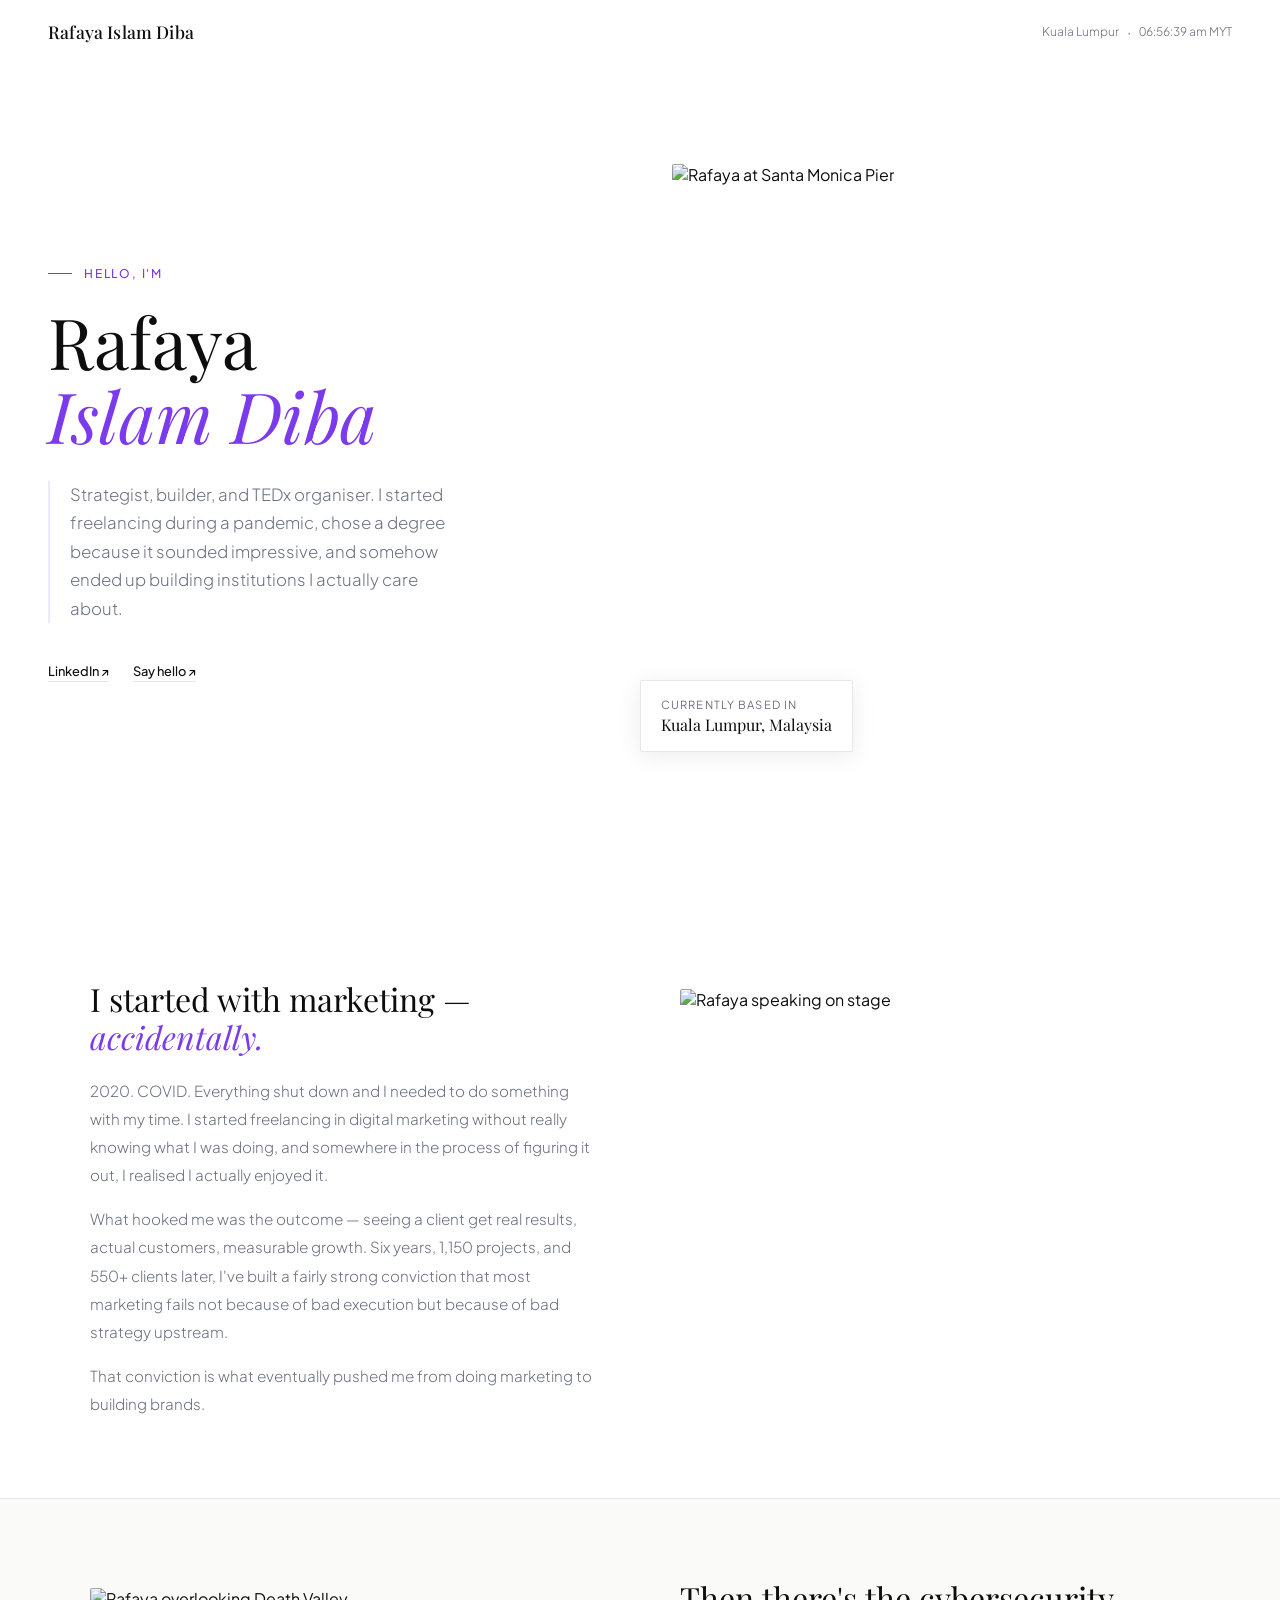
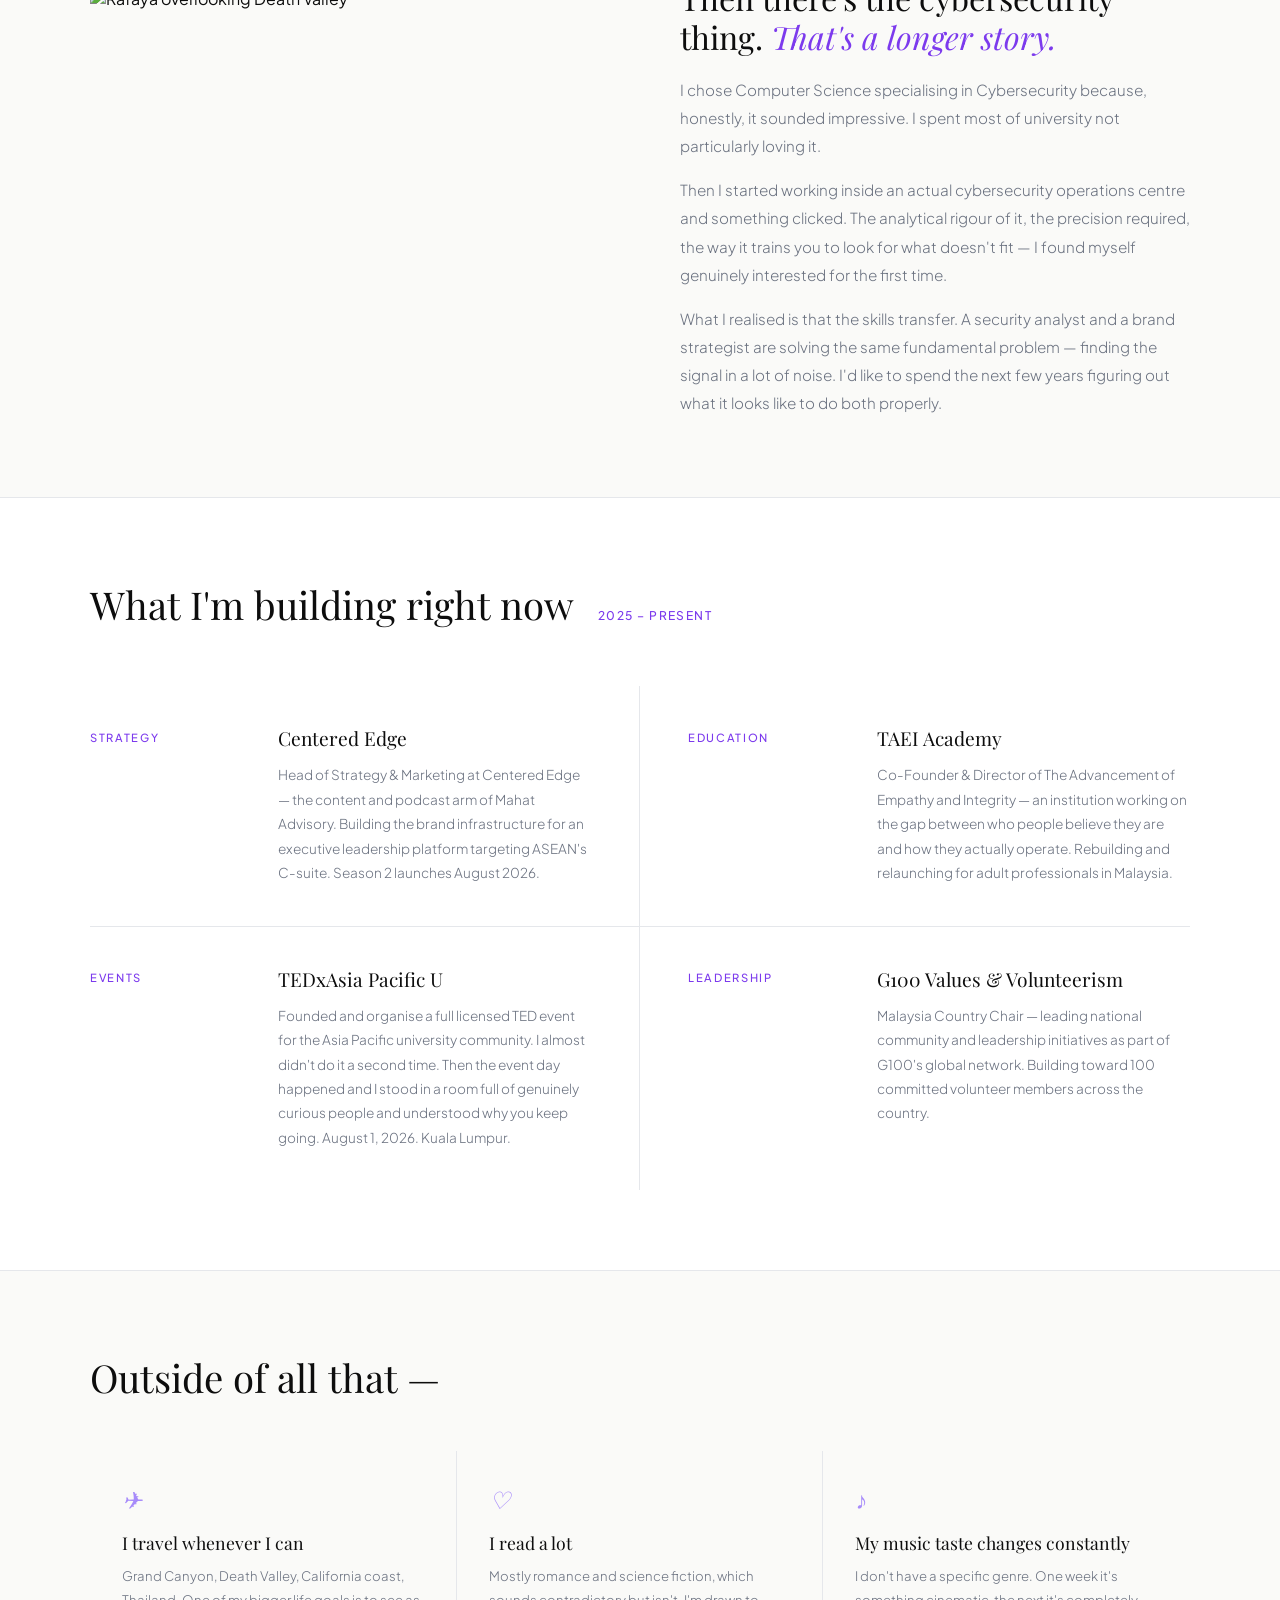
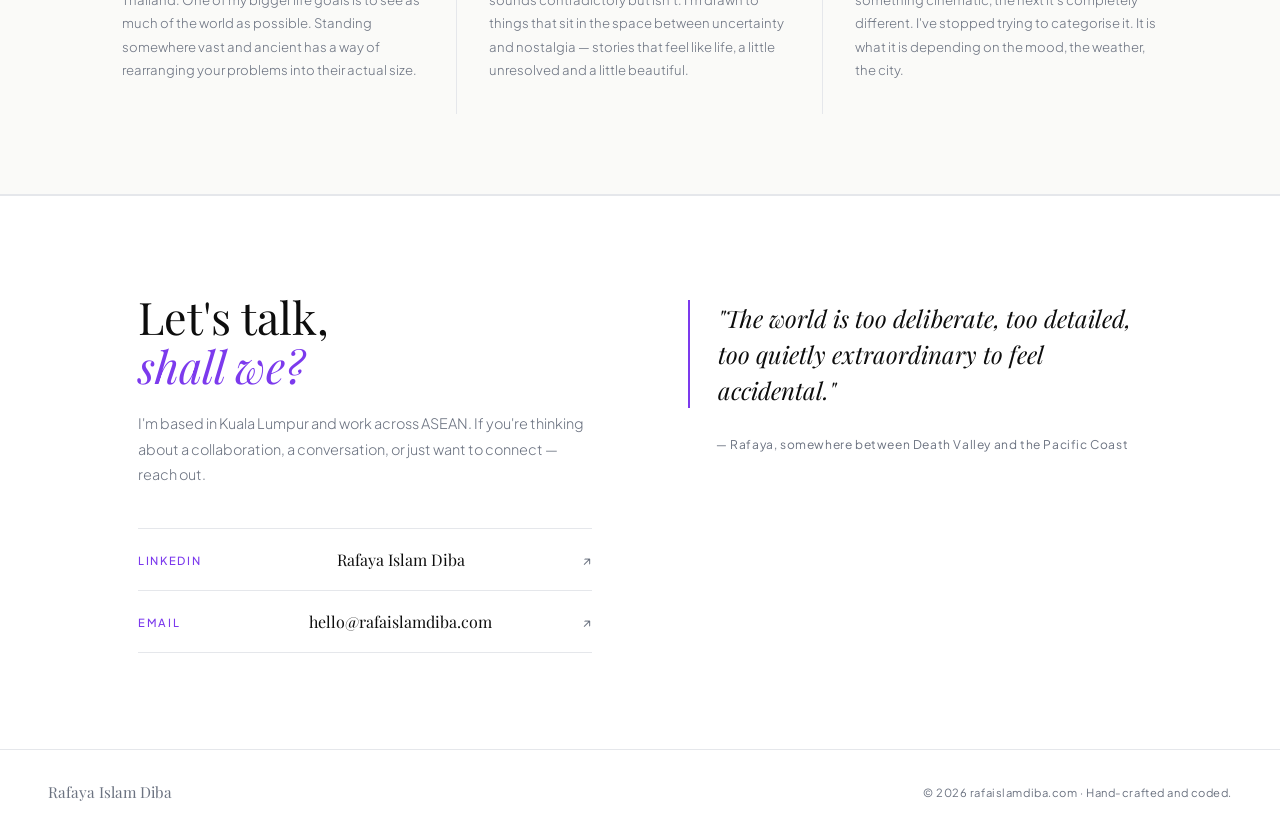
==== commit 3828da68: "Add files via upload" ====
--- a/index.html
+++ b/index.html
@@ -3,8 +3,8 @@
 <head>
   <meta charset="UTF-8" />
   <meta name="viewport" content="width=device-width, initial-scale=1.0" />
-  <title>Rafa Islam Diba</title>
-  <meta name="description" content="Rafa Islam Diba: strategist, builder, and TEDx organiser based in Kuala Lumpur." />
+  <title>Rafaya Islam Diba</title>
+  <meta name="description" content="Rafaya Islam Diba — strategist, builder, and TEDx organiser based in Kuala Lumpur." />
   <link rel="preconnect" href="https://fonts.googleapis.com">
   <link rel="preconnect" href="https://fonts.gstatic.com" crossorigin>
   <link href="https://fonts.googleapis.com/css2?family=Playfair+Display:ital,wght@0,400;0,500;0,700;1,400;1,500&family=Plus+Jakarta+Sans:wght@300;400;500&display=swap" rel="stylesheet">
@@ -533,7 +533,7 @@
 <body>
 
   <nav id="nav">
-    <span class="nav-logo">Rafa Islam Diba</span>
+    <span class="nav-logo">Rafaya Islam Diba</span>
     <div class="nav-right">
       <span>Kuala Lumpur</span>
       <span class="nav-dot">·</span>
@@ -545,15 +545,15 @@
   <section class="hero">
     <div class="hero-left">
       <p class="hero-greeting">Hello, I'm</p>
-      <h1 class="hero-name">Rafa<br><em>Islam Diba</em></h1>
-      <p class="hero-tagline">Marketer, strategist, and cybersecurity practitioner. I started freelancing during a pandemic, chose a degree because it sounded impressive, and somehow ended up building things I actually care about: brands, institutions, and experiences.</p>
+      <h1 class="hero-name">Rafaya<br><em>Islam Diba</em></h1>
+      <p class="hero-tagline">Strategist, builder, and TEDx organiser. I started freelancing during a pandemic, chose a degree because it sounded impressive, and somehow ended up building institutions I actually care about.</p>
       <div class="hero-links">
-        <a href="https://www.linkedin.com/in/rafaislamdiba948/" target="_blank" class="hero-link">LinkedIn ↗</a>
-        <a href="mailto:contact@rafaislamdiba.com" class="hero-link">Say hello ↗</a>
+        <a href="https://linkedin.com/in/rafayaislamdiba" target="_blank" class="hero-link">LinkedIn ↗</a>
+        <a href="mailto:hello@rafaislamdiba.com" class="hero-link">Say hello ↗</a>
       </div>
     </div>
     <div class="hero-right">
-      <img src="santamonica.jpg" alt="Rafa at Santa Monica Pier" class="hero-img-main" />
+      <img src="IMG_0210_Original.jpeg" alt="Rafaya at Santa Monica Pier" class="hero-img-main" />
       <div class="hero-img-badge">
         <p>Currently based in</p>
         <strong>Kuala Lumpur, Malaysia</strong>
@@ -565,12 +565,12 @@
   <section class="story-section">
     <div class="story-grid">
       <div class="story-text reveal">
-        <h2>I started with marketing, <em>accidentally.</em></h2>
-        <p>2020. COVID. Everything shut down, and I needed to do something with my time. I started freelancing in digital marketing without really knowing what I was doing, and somewhere in the process of figuring it out, I realised I actually enjoyed it.</p>
-        <p>What hooked me was the outcome: seeing a client get real results, actual customers, measurable growth. Six years, 1,150 projects, and 550+ clients later, I've built a fairly strong conviction that most marketing fails not because of bad execution but because of bad strategy upstream.</p>
+        <h2>I started with marketing — <em>accidentally.</em></h2>
+        <p>2020. COVID. Everything shut down and I needed to do something with my time. I started freelancing in digital marketing without really knowing what I was doing, and somewhere in the process of figuring it out, I realised I actually enjoyed it.</p>
+        <p>What hooked me was the outcome — seeing a client get real results, actual customers, measurable growth. Six years, 1,150 projects, and 550+ clients later, I've built a fairly strong conviction that most marketing fails not because of bad execution but because of bad strategy upstream.</p>
         <p>That conviction is what eventually pushed me from doing marketing to building brands.</p>
       </div>
-      <img src="tedx.jpg" alt="Rafa speaking on stage" class="story-img reveal" />
+      <img src="RAQ-5292_-_Copy_Original.jpeg" alt="Rafaya speaking on stage" class="story-img reveal" />
     </div>
   </section>
 
@@ -579,11 +579,11 @@
     <div class="story-grid reverse">
       <div class="story-text reveal">
         <h2>Then there's the cybersecurity thing. <em>That's a longer story.</em></h2>
-        <p>I chose Computer Science specialising in Cybersecurity (Digital Forensics) because, honestly, it sounded impressive. I spent most of my university not particularly loving it.</p>
-        <p>Then I started working inside an actual cybersecurity operations centre, and something clicked. The analytical rigour of it, the precision required, the way it trains you to look for what doesn't fit, I found myself genuinely interested for the first time.</p>
-        <p>What I realised is that the skills transfer. A security analyst and a brand strategist are solving the same fundamental problem, finding the signal in a lot of noise. I'd like to spend the next few years figuring out what it looks like to do both properly.</p>
-      </div>
-      <img src="deathvalley.jpg" alt="Rafa overlooking Death Valley" class="story-img reveal" />
+        <p>I chose Computer Science specialising in Cybersecurity because, honestly, it sounded impressive. I spent most of university not particularly loving it.</p>
+        <p>Then I started working inside an actual cybersecurity operations centre and something clicked. The analytical rigour of it, the precision required, the way it trains you to look for what doesn't fit — I found myself genuinely interested for the first time.</p>
+        <p>What I realised is that the skills transfer. A security analyst and a brand strategist are solving the same fundamental problem — finding the signal in a lot of noise. I'd like to spend the next few years figuring out what it looks like to do both properly.</p>
+      </div>
+      <img src="IMG_0827_Original.jpeg" alt="Rafaya overlooking Death Valley" class="story-img reveal" />
     </div>
   </section>
 
@@ -599,28 +599,28 @@
           <span class="what-item-label">Strategy</span>
           <div>
             <h3>Centered Edge</h3>
-            <p>Head of Strategy & Marketing at Mahat Advisories & Centered Edge. Building the brand infrastructure for an executive leadership platform targeting ASEAN's C-suite. Season 2 launches August 2026.</p>
+            <p>Head of Strategy & Marketing at Centered Edge — the content and podcast arm of Mahat Advisory. Building the brand infrastructure for an executive leadership platform targeting ASEAN's C-suite. Season 2 launches August 2026.</p>
           </div>
         </div>
         <div class="what-item reveal">
           <span class="what-item-label">Education</span>
           <div>
             <h3>TAEI Academy</h3>
-            <p>Co-Founder & Director of TAEI Academy: The Advancement of Empathy and Integrity, an institution working on the gap between who people believe they are and how they actually operate. Rebuilding and relaunching for adult professionals in Malaysia.</p>
+            <p>Co-Founder & Director of The Advancement of Empathy and Integrity — an institution working on the gap between who people believe they are and how they actually operate. Rebuilding and relaunching for adult professionals in Malaysia.</p>
           </div>
         </div>
         <div class="what-item reveal">
           <span class="what-item-label">Events</span>
           <div>
             <h3>TEDxAsia Pacific U</h3>
-            <p>Founded and organised a licensed TED event for the Asia Pacific University community. I almost didn't do it a second time. Then the event day happened, and I stood in a room full of genuinely curious people and understood why you keep going. August 1, 2026. Kuala Lumpur.</p>
+            <p>Founded and organise a full licensed TED event for the Asia Pacific university community. I almost didn't do it a second time. Then the event day happened and I stood in a room full of genuinely curious people and understood why you keep going. August 1, 2026. Kuala Lumpur.</p>
           </div>
         </div>
         <div class="what-item reveal">
           <span class="what-item-label">Leadership</span>
           <div>
             <h3>G100 Values & Volunteerism</h3>
-            <p>Malaysia Country Chair, leading national community and leadership initiatives as part of G100's global network. Building toward 100 committed volunteer members across the country.</p>
+            <p>Malaysia Country Chair — leading national community and leadership initiatives as part of G100's global network. Building toward 100 committed volunteer members across the country.</p>
           </div>
         </div>
       </div>
@@ -630,17 +630,17 @@
   <!-- PERSONAL -->
   <section class="personal-section">
     <div class="personal-inner">
-      <h2 class="personal-header reveal">Outside of all that,</h2>
+      <h2 class="personal-header reveal">Outside of all that —</h2>
       <div class="personal-grid">
         <div class="personal-item reveal">
           <div class="personal-item-icon">✈</div>
           <h4>I travel whenever I can</h4>
-          <p>I've been across Asia, the Middle East, and the US, and I'm nowhere near done. One of my bigger life goals is to see as much of the world as possible. There's something about being somewhere entirely new that quietly shifts how you see everything else.</p>
+          <p>Grand Canyon, Death Valley, California coast, Thailand. One of my bigger life goals is to see as much of the world as possible. Standing somewhere vast and ancient has a way of rearranging your problems into their actual size.</p>
         </div>
         <div class="personal-item reveal">
           <div class="personal-item-icon">♡</div>
           <h4>I read a lot</h4>
-          <p>Mostly romance and science fiction, which sounds contradictory but isn't. I'm drawn to things that sit in the space between uncertainty and nostalgia, stories that feel like life, a little unresolved and a little beautiful.</p>
+          <p>Mostly romance and science fiction, which sounds contradictory but isn't. I'm drawn to things that sit in the space between uncertainty and nostalgia — stories that feel like life, a little unresolved and a little beautiful.</p>
         </div>
         <div class="personal-item reveal">
           <div class="personal-item-icon">♪</div>
@@ -656,11 +656,11 @@
     <div class="contact-section">
       <div class="contact-left reveal">
         <h2>Let's talk,<br><em>shall we?</em></h2>
-        <p>I'm based in Kuala Lumpur and work across the globe. If you're thinking about a collaboration, a conversation, or just want to connect, reach out.</p>
+        <p>I'm based in Kuala Lumpur and work across ASEAN. If you're thinking about a collaboration, a conversation, or just want to connect — reach out.</p>
         <div class="contact-links">
           <a href="https://linkedin.com/in/rafayaislamdiba" target="_blank" class="contact-link-item">
             <span class="contact-link-label">LinkedIn</span>
-            <span class="contact-link-value">Rafa Islam Diba</span>
+            <span class="contact-link-value">Rafaya Islam Diba</span>
             <span class="contact-arrow">↗</span>
           </a>
           <a href="mailto:hello@rafaislamdiba.com" class="contact-link-item">
@@ -672,13 +672,13 @@
       </div>
       <div class="contact-right reveal">
         <blockquote>"The world is too deliberate, too detailed, too quietly extraordinary to feel accidental."</blockquote>
-        <cite>— Rafa, somewhere between Kuala Lumpur and wherever she's headed next</cite>
+        <cite>— Rafaya, somewhere between Death Valley and the Pacific Coast</cite>
       </div>
     </div>
   </section>
 
   <footer>
-    <span class="footer-logo">Rafa Islam Diba</span>
+    <span class="footer-logo">Rafaya Islam Diba</span>
     <span class="footer-copy">© 2026 rafaislamdiba.com · Hand-crafted and coded.</span>
   </footer>
 
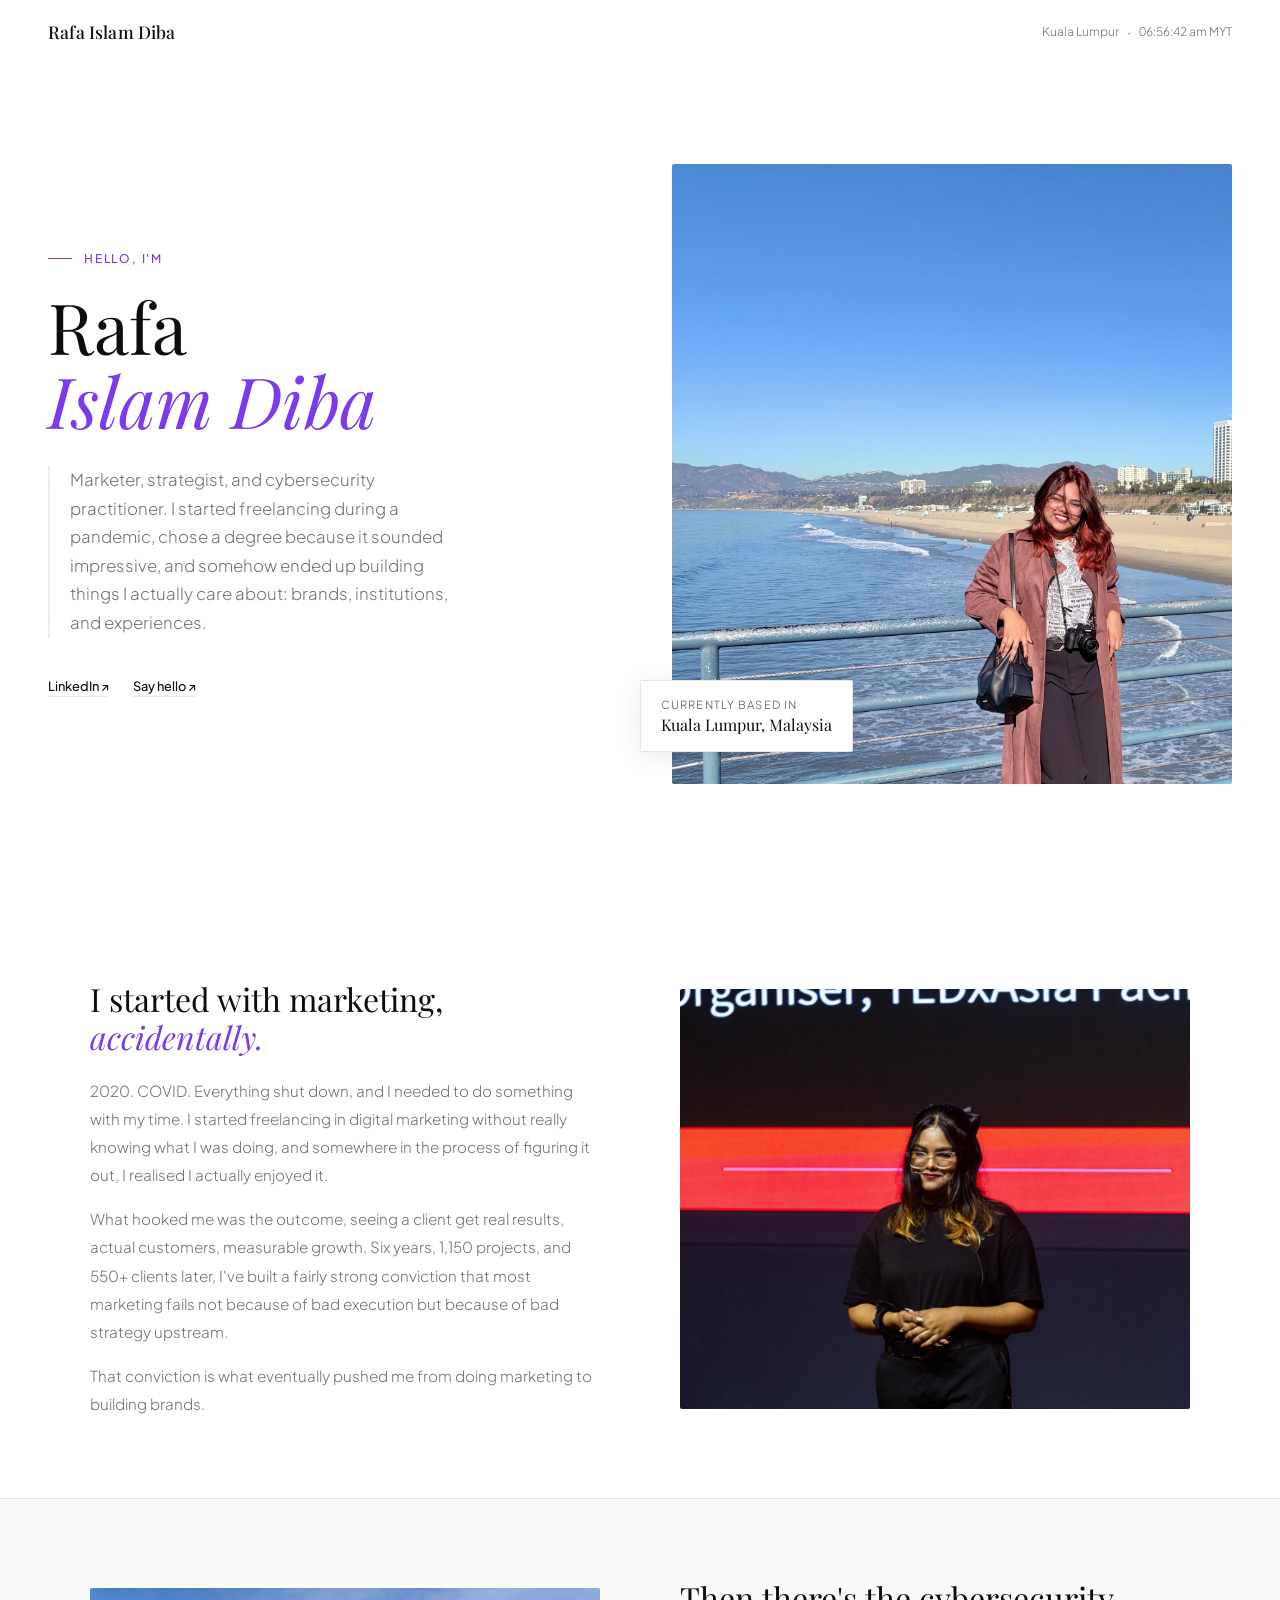
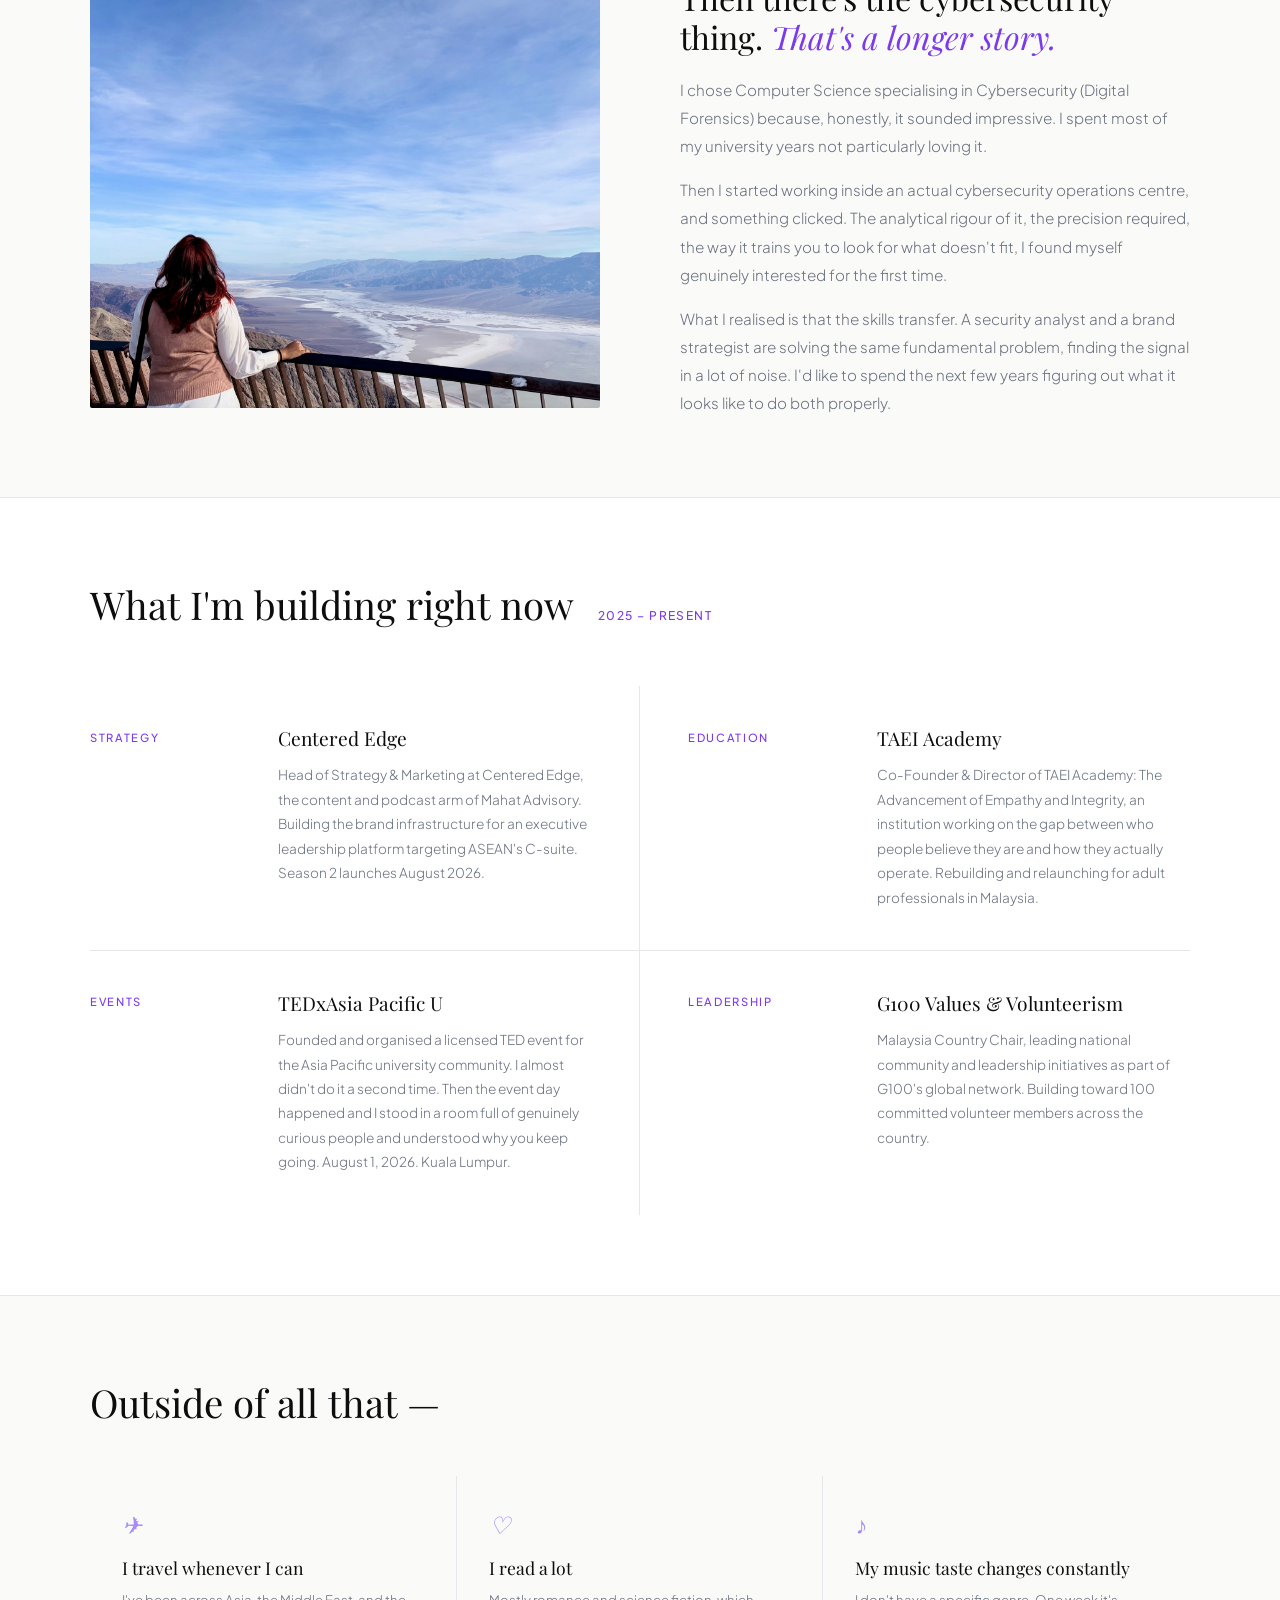
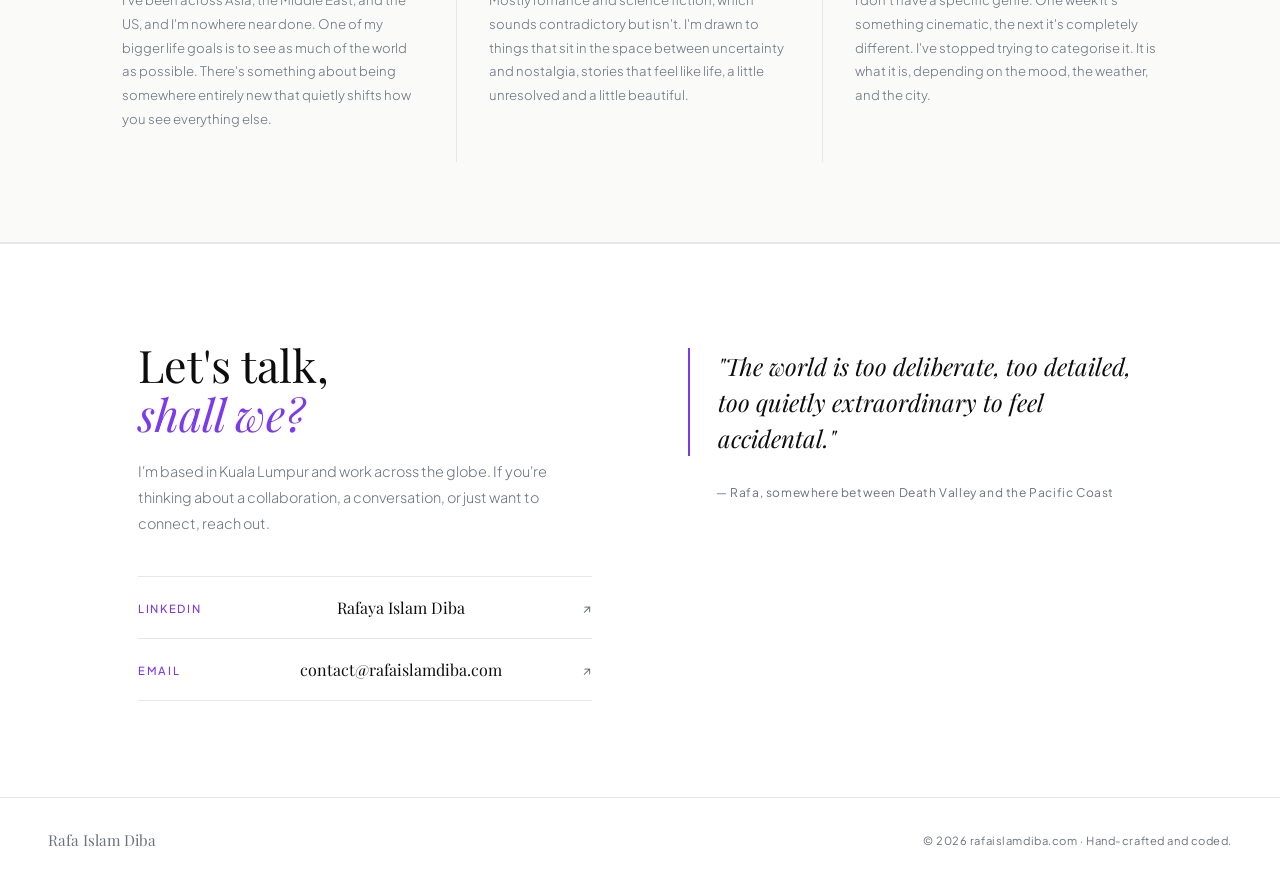
==== commit a403aa46: "Update branding from Rafaya to Rafa Islam Diba Updated the name and description throughout the page " ====
--- a/index.html
+++ b/index.html
@@ -3,8 +3,8 @@
 <head>
   <meta charset="UTF-8" />
   <meta name="viewport" content="width=device-width, initial-scale=1.0" />
-  <title>Rafaya Islam Diba</title>
-  <meta name="description" content="Rafaya Islam Diba — strategist, builder, and TEDx organiser based in Kuala Lumpur." />
+  <title>Rafa Islam Diba</title>
+  <meta name="description" content="Rafa Islam Diba: strategist, builder, and TEDx organiser based in Kuala Lumpur." />
   <link rel="preconnect" href="https://fonts.googleapis.com">
   <link rel="preconnect" href="https://fonts.gstatic.com" crossorigin>
   <link href="https://fonts.googleapis.com/css2?family=Playfair+Display:ital,wght@0,400;0,500;0,700;1,400;1,500&family=Plus+Jakarta+Sans:wght@300;400;500&display=swap" rel="stylesheet">
@@ -533,7 +533,7 @@
 <body>
 
   <nav id="nav">
-    <span class="nav-logo">Rafaya Islam Diba</span>
+    <span class="nav-logo">Rafa Islam Diba</span>
     <div class="nav-right">
       <span>Kuala Lumpur</span>
       <span class="nav-dot">·</span>
@@ -545,15 +545,15 @@
   <section class="hero">
     <div class="hero-left">
       <p class="hero-greeting">Hello, I'm</p>
-      <h1 class="hero-name">Rafaya<br><em>Islam Diba</em></h1>
-      <p class="hero-tagline">Strategist, builder, and TEDx organiser. I started freelancing during a pandemic, chose a degree because it sounded impressive, and somehow ended up building institutions I actually care about.</p>
+      <h1 class="hero-name">Rafa<br><em>Islam Diba</em></h1>
+      <p class="hero-tagline">Marketer, strategist, and cybersecurity practitioner. I started freelancing during a pandemic, chose a degree because it sounded impressive, and somehow ended up building things I actually care about: brands, institutions, and experiences.</p>
       <div class="hero-links">
         <a href="https://linkedin.com/in/rafayaislamdiba" target="_blank" class="hero-link">LinkedIn ↗</a>
         <a href="mailto:hello@rafaislamdiba.com" class="hero-link">Say hello ↗</a>
       </div>
     </div>
     <div class="hero-right">
-      <img src="IMG_0210_Original.jpeg" alt="Rafaya at Santa Monica Pier" class="hero-img-main" />
+      <img src="santamonica.jpg" alt="Rafa at Santa Monica Pier" class="hero-img-main" />
       <div class="hero-img-badge">
         <p>Currently based in</p>
         <strong>Kuala Lumpur, Malaysia</strong>
@@ -565,12 +565,12 @@
   <section class="story-section">
     <div class="story-grid">
       <div class="story-text reveal">
-        <h2>I started with marketing — <em>accidentally.</em></h2>
-        <p>2020. COVID. Everything shut down and I needed to do something with my time. I started freelancing in digital marketing without really knowing what I was doing, and somewhere in the process of figuring it out, I realised I actually enjoyed it.</p>
-        <p>What hooked me was the outcome — seeing a client get real results, actual customers, measurable growth. Six years, 1,150 projects, and 550+ clients later, I've built a fairly strong conviction that most marketing fails not because of bad execution but because of bad strategy upstream.</p>
+        <h2>I started with marketing, <em>accidentally.</em></h2>
+        <p>2020. COVID. Everything shut down, and I needed to do something with my time. I started freelancing in digital marketing without really knowing what I was doing, and somewhere in the process of figuring it out, I realised I actually enjoyed it.</p>
+        <p>What hooked me was the outcome, seeing a client get real results, actual customers, measurable growth. Six years, 1,150 projects, and 550+ clients later, I've built a fairly strong conviction that most marketing fails not because of bad execution but because of bad strategy upstream.</p>
         <p>That conviction is what eventually pushed me from doing marketing to building brands.</p>
       </div>
-      <img src="RAQ-5292_-_Copy_Original.jpeg" alt="Rafaya speaking on stage" class="story-img reveal" />
+      <img src="tedx.jpg" alt="Rafa speaking on stage" class="story-img reveal" />
     </div>
   </section>
 
@@ -579,11 +579,11 @@
     <div class="story-grid reverse">
       <div class="story-text reveal">
         <h2>Then there's the cybersecurity thing. <em>That's a longer story.</em></h2>
-        <p>I chose Computer Science specialising in Cybersecurity because, honestly, it sounded impressive. I spent most of university not particularly loving it.</p>
-        <p>Then I started working inside an actual cybersecurity operations centre and something clicked. The analytical rigour of it, the precision required, the way it trains you to look for what doesn't fit — I found myself genuinely interested for the first time.</p>
-        <p>What I realised is that the skills transfer. A security analyst and a brand strategist are solving the same fundamental problem — finding the signal in a lot of noise. I'd like to spend the next few years figuring out what it looks like to do both properly.</p>
-      </div>
-      <img src="IMG_0827_Original.jpeg" alt="Rafaya overlooking Death Valley" class="story-img reveal" />
+        <p>I chose Computer Science specialising in Cybersecurity (Digital Forensics) because, honestly, it sounded impressive. I spent most of my university years not particularly loving it.</p>
+        <p>Then I started working inside an actual cybersecurity operations centre, and something clicked. The analytical rigour of it, the precision required, the way it trains you to look for what doesn't fit, I found myself genuinely interested for the first time.</p>
+        <p>What I realised is that the skills transfer. A security analyst and a brand strategist are solving the same fundamental problem, finding the signal in a lot of noise. I'd like to spend the next few years figuring out what it looks like to do both properly.</p>
+      </div>
+      <img src="deathvalley.jpg" alt="Rafa overlooking Death Valley" class="story-img reveal" />
     </div>
   </section>
 
@@ -599,28 +599,28 @@
           <span class="what-item-label">Strategy</span>
           <div>
             <h3>Centered Edge</h3>
-            <p>Head of Strategy & Marketing at Centered Edge — the content and podcast arm of Mahat Advisory. Building the brand infrastructure for an executive leadership platform targeting ASEAN's C-suite. Season 2 launches August 2026.</p>
+            <p>Head of Strategy & Marketing at Centered Edge, the content and podcast arm of Mahat Advisory. Building the brand infrastructure for an executive leadership platform targeting ASEAN's C-suite. Season 2 launches August 2026.</p>
           </div>
         </div>
         <div class="what-item reveal">
           <span class="what-item-label">Education</span>
           <div>
             <h3>TAEI Academy</h3>
-            <p>Co-Founder & Director of The Advancement of Empathy and Integrity — an institution working on the gap between who people believe they are and how they actually operate. Rebuilding and relaunching for adult professionals in Malaysia.</p>
+            <p>Co-Founder & Director of TAEI Academy: The Advancement of Empathy and Integrity, an institution working on the gap between who people believe they are and how they actually operate. Rebuilding and relaunching for adult professionals in Malaysia.</p>
           </div>
         </div>
         <div class="what-item reveal">
           <span class="what-item-label">Events</span>
           <div>
             <h3>TEDxAsia Pacific U</h3>
-            <p>Founded and organise a full licensed TED event for the Asia Pacific university community. I almost didn't do it a second time. Then the event day happened and I stood in a room full of genuinely curious people and understood why you keep going. August 1, 2026. Kuala Lumpur.</p>
+            <p>Founded and organised a licensed TED event for the Asia Pacific university community. I almost didn't do it a second time. Then the event day happened and I stood in a room full of genuinely curious people and understood why you keep going. August 1, 2026. Kuala Lumpur.</p>
           </div>
         </div>
         <div class="what-item reveal">
           <span class="what-item-label">Leadership</span>
           <div>
             <h3>G100 Values & Volunteerism</h3>
-            <p>Malaysia Country Chair — leading national community and leadership initiatives as part of G100's global network. Building toward 100 committed volunteer members across the country.</p>
+            <p>Malaysia Country Chair, leading national community and leadership initiatives as part of G100's global network. Building toward 100 committed volunteer members across the country.</p>
           </div>
         </div>
       </div>
@@ -635,17 +635,17 @@
         <div class="personal-item reveal">
           <div class="personal-item-icon">✈</div>
           <h4>I travel whenever I can</h4>
-          <p>Grand Canyon, Death Valley, California coast, Thailand. One of my bigger life goals is to see as much of the world as possible. Standing somewhere vast and ancient has a way of rearranging your problems into their actual size.</p>
+          <p>I've been across Asia, the Middle East, and the US, and I'm nowhere near done. One of my bigger life goals is to see as much of the world as possible. There's something about being somewhere entirely new that quietly shifts how you see everything else.</p>
         </div>
         <div class="personal-item reveal">
           <div class="personal-item-icon">♡</div>
           <h4>I read a lot</h4>
-          <p>Mostly romance and science fiction, which sounds contradictory but isn't. I'm drawn to things that sit in the space between uncertainty and nostalgia — stories that feel like life, a little unresolved and a little beautiful.</p>
+          <p>Mostly romance and science fiction, which sounds contradictory but isn't. I'm drawn to things that sit in the space between uncertainty and nostalgia, stories that feel like life, a little unresolved and a little beautiful.</p>
         </div>
         <div class="personal-item reveal">
           <div class="personal-item-icon">♪</div>
           <h4>My music taste changes constantly</h4>
-          <p>I don't have a specific genre. One week it's something cinematic, the next it's completely different. I've stopped trying to categorise it. It is what it is depending on the mood, the weather, the city.</p>
+          <p>I don't have a specific genre. One week it's something cinematic, the next it's completely different. I've stopped trying to categorise it. It is what it is, depending on the mood, the weather, and the city.</p>
         </div>
       </div>
     </div>
@@ -656,29 +656,29 @@
     <div class="contact-section">
       <div class="contact-left reveal">
         <h2>Let's talk,<br><em>shall we?</em></h2>
-        <p>I'm based in Kuala Lumpur and work across ASEAN. If you're thinking about a collaboration, a conversation, or just want to connect — reach out.</p>
+        <p>I'm based in Kuala Lumpur and work across the globe. If you're thinking about a collaboration, a conversation, or just want to connect, reach out.</p>
         <div class="contact-links">
-          <a href="https://linkedin.com/in/rafayaislamdiba" target="_blank" class="contact-link-item">
+          <a href="https://www.linkedin.com/in/rafaislamdiba948/" target="_blank" class="contact-link-item">
             <span class="contact-link-label">LinkedIn</span>
             <span class="contact-link-value">Rafaya Islam Diba</span>
             <span class="contact-arrow">↗</span>
           </a>
-          <a href="mailto:hello@rafaislamdiba.com" class="contact-link-item">
+          <a href="mailto:contact@rafaislamdiba.com" class="contact-link-item">
             <span class="contact-link-label">Email</span>
-            <span class="contact-link-value">hello@rafaislamdiba.com</span>
+            <span class="contact-link-value">contact@rafaislamdiba.com</span>
             <span class="contact-arrow">↗</span>
           </a>
         </div>
       </div>
       <div class="contact-right reveal">
         <blockquote>"The world is too deliberate, too detailed, too quietly extraordinary to feel accidental."</blockquote>
-        <cite>— Rafaya, somewhere between Death Valley and the Pacific Coast</cite>
+        <cite>— Rafa, somewhere between Death Valley and the Pacific Coast</cite>
       </div>
     </div>
   </section>
 
   <footer>
-    <span class="footer-logo">Rafaya Islam Diba</span>
+    <span class="footer-logo">Rafa Islam Diba</span>
     <span class="footer-copy">© 2026 rafaislamdiba.com · Hand-crafted and coded.</span>
   </footer>
 
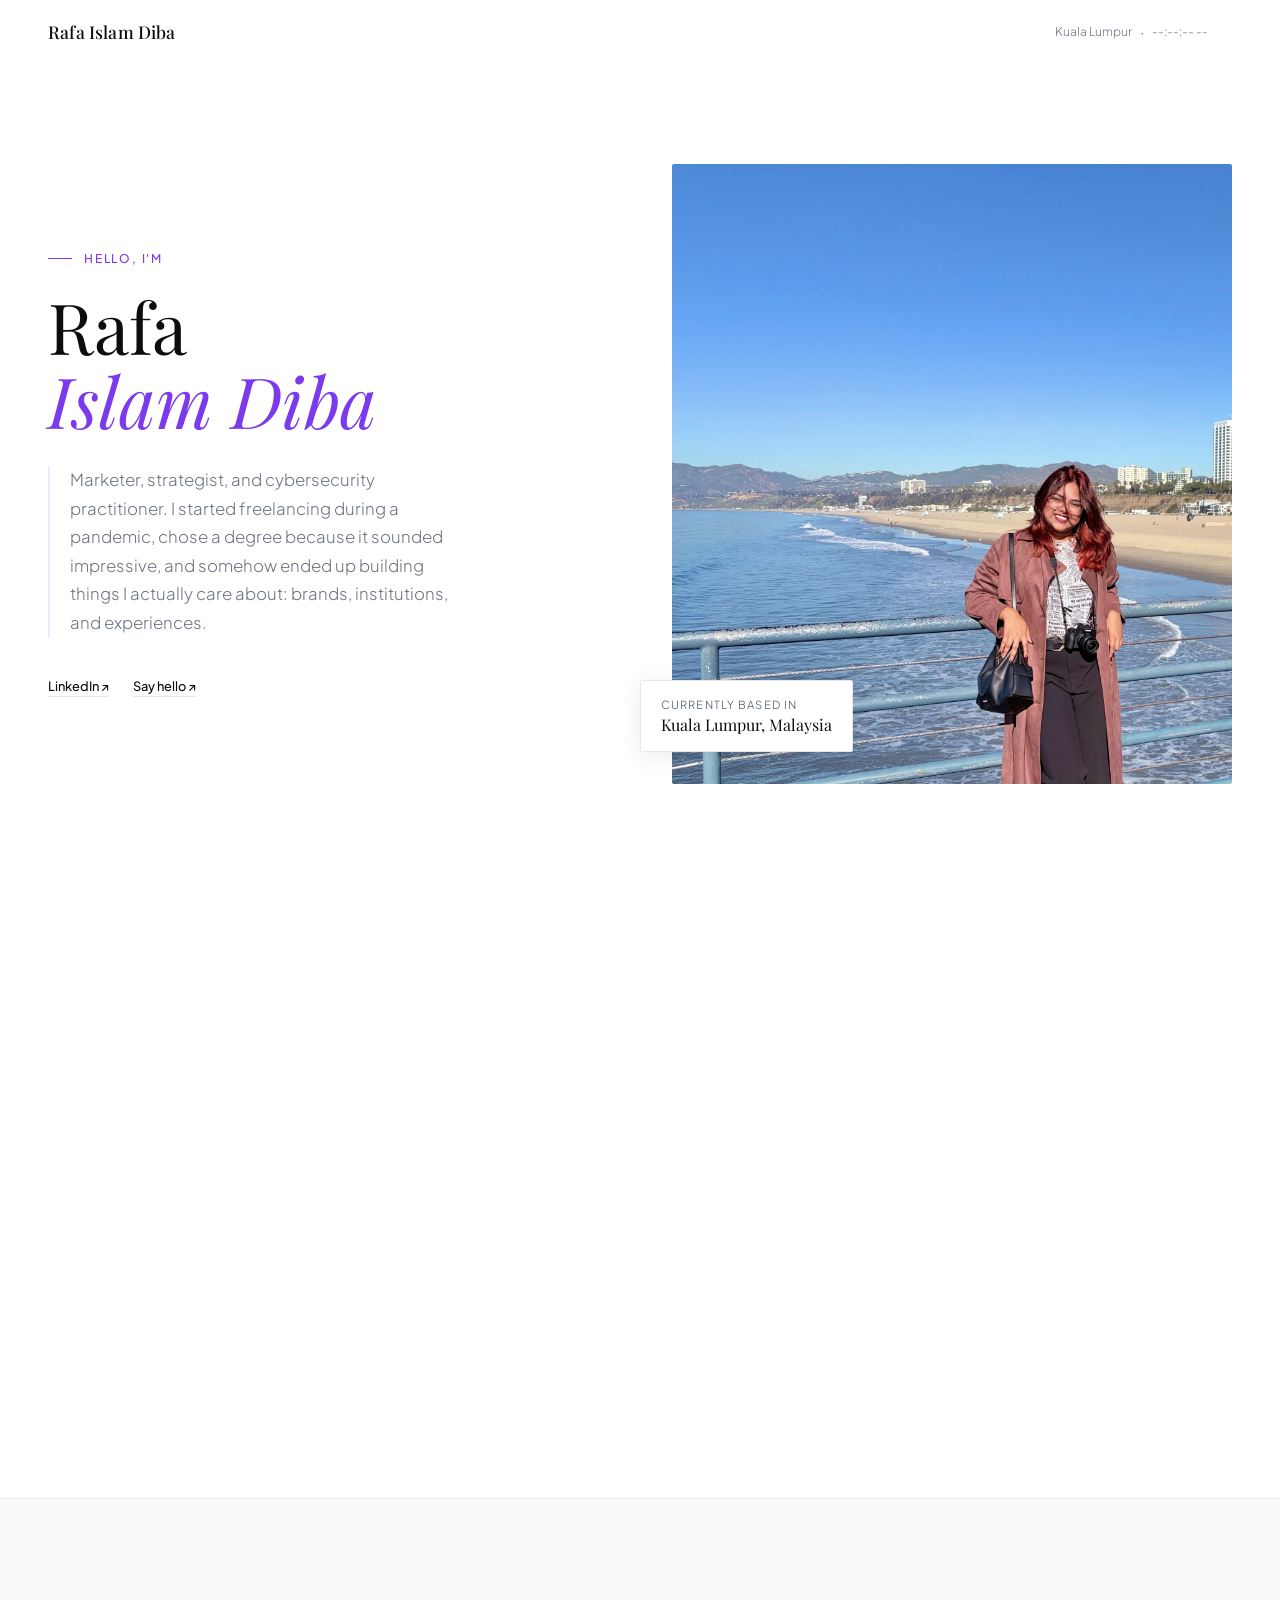
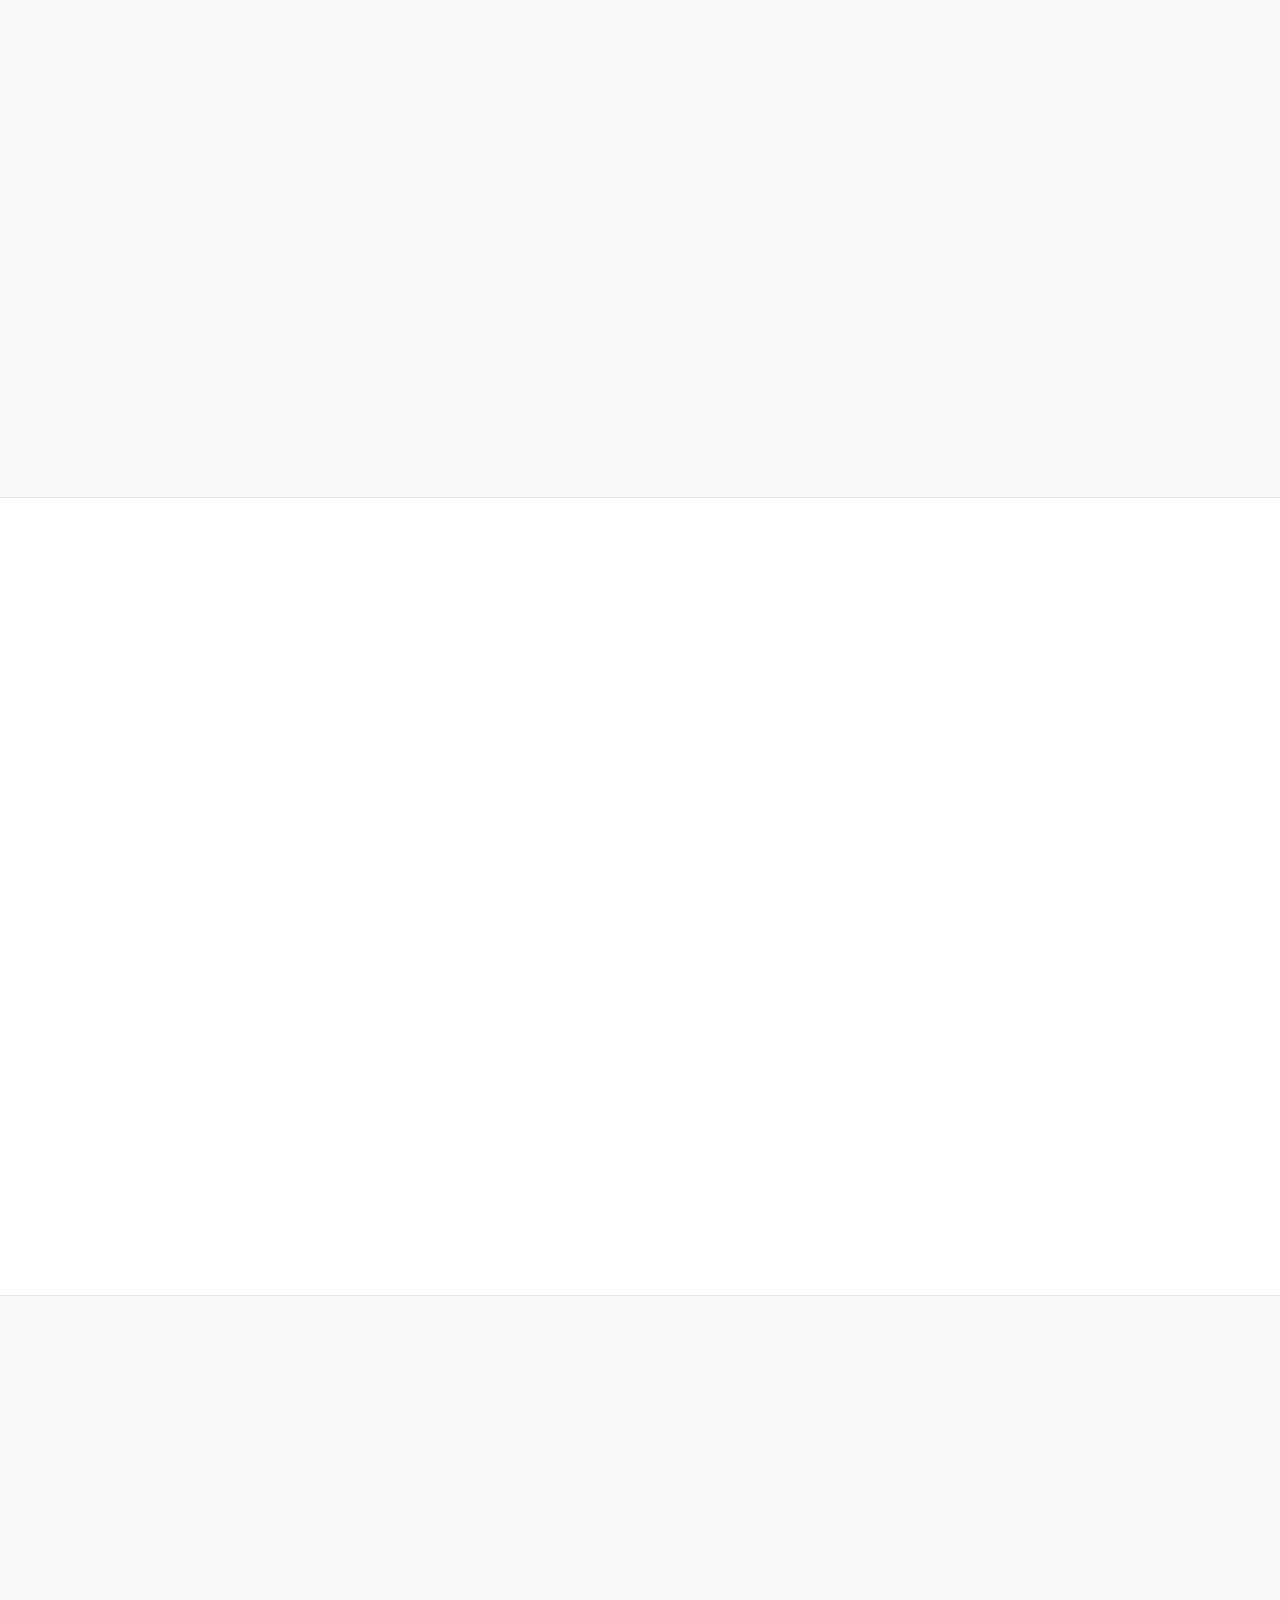
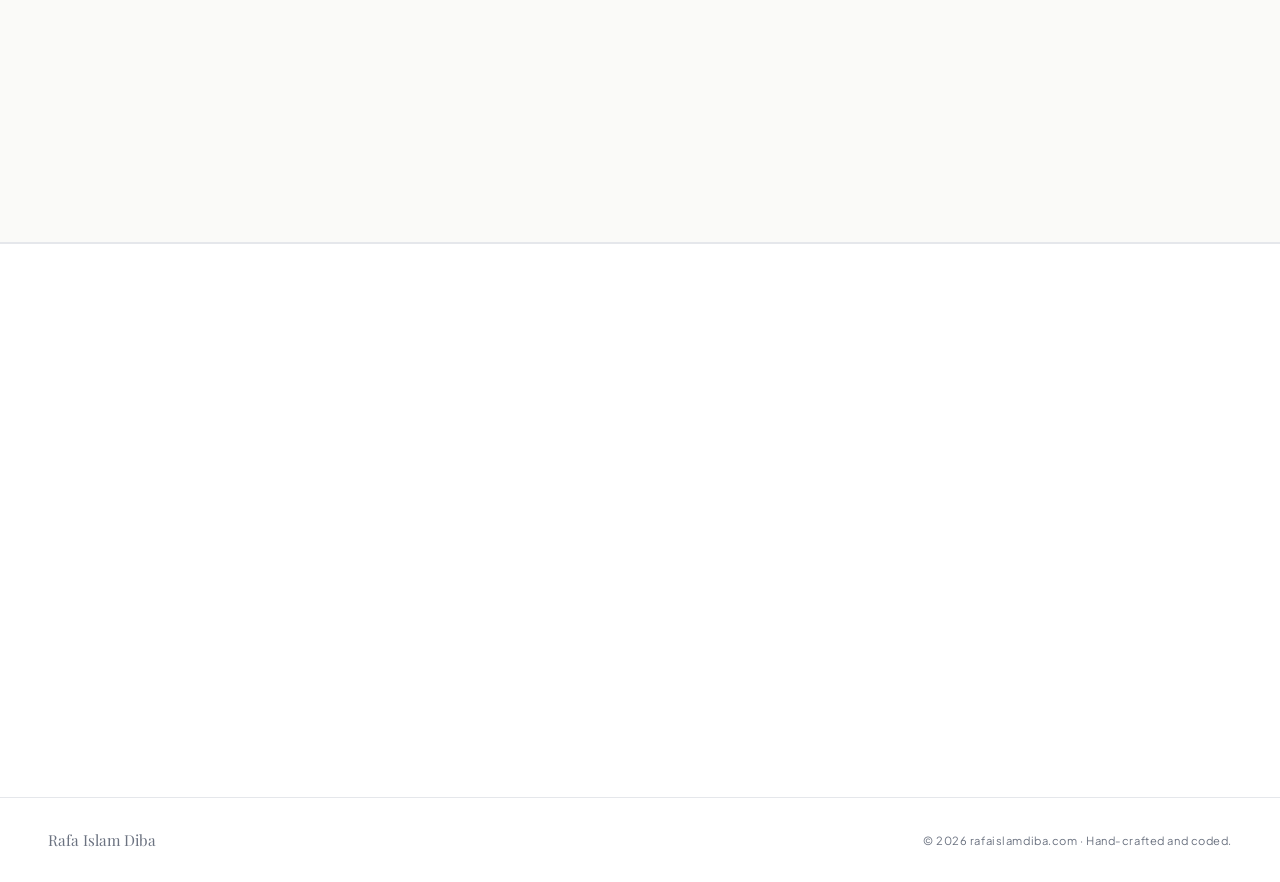
==== commit 0f5f5ce7: "Add files via upload" ====
--- a/index.html
+++ b/index.html
@@ -3,8 +3,19 @@
 <head>
   <meta charset="UTF-8" />
   <meta name="viewport" content="width=device-width, initial-scale=1.0" />
-  <title>Rafa Islam Diba</title>
-  <meta name="description" content="Rafa Islam Diba: strategist, builder, and TEDx organiser based in Kuala Lumpur." />
+  <title>Rafa Islam Diba — Marketing Strategist & Brand Builder | Kuala Lumpur</title>
+  <meta name="description" content="Rafa Islam Diba is a marketing strategist, brand builder, and cybersecurity practitioner based in Kuala Lumpur. Co-Founder of TAEI Academy and Founder of TEDxAsia Pacific U." />
+  <meta name="keywords" content="Rafa Islam Diba, Rafaya Islam Diba, marketing strategist, brand strategy, cybersecurity, digital marketing, Kuala Lumpur, ASEAN, TEDx, TAEI Academy" />
+  <meta name="author" content="Rafa Islam Diba" />
+  <meta property="og:title" content="Rafa Islam Diba — Marketing Strategist & Brand Builder" />
+  <meta property="og:description" content="Marketer, strategist, and cybersecurity practitioner based in Kuala Lumpur. Building brands, institutions, and experiences across ASEAN." />
+  <meta property="og:url" content="https://rafaislamdiba.com" />
+  <meta property="og:type" content="website" />
+  <meta name="twitter:card" content="summary" />
+  <meta name="twitter:title" content="Rafa Islam Diba" />
+  <meta name="twitter:description" content="Marketing strategist, brand builder, and cybersecurity practitioner based in Kuala Lumpur." />
+  <link rel="icon" type="image/x-icon" href="favicon.ico" />
+  <link rel="apple-touch-icon" href="favicon.ico" />
   <link rel="preconnect" href="https://fonts.googleapis.com">
   <link rel="preconnect" href="https://fonts.gstatic.com" crossorigin>
   <link href="https://fonts.googleapis.com/css2?family=Playfair+Display:ital,wght@0,400;0,500;0,700;1,400;1,500&family=Plus+Jakarta+Sans:wght@300;400;500&display=swap" rel="stylesheet">
@@ -548,8 +559,8 @@
       <h1 class="hero-name">Rafa<br><em>Islam Diba</em></h1>
       <p class="hero-tagline">Marketer, strategist, and cybersecurity practitioner. I started freelancing during a pandemic, chose a degree because it sounded impressive, and somehow ended up building things I actually care about: brands, institutions, and experiences.</p>
       <div class="hero-links">
-        <a href="https://linkedin.com/in/rafayaislamdiba" target="_blank" class="hero-link">LinkedIn ↗</a>
-        <a href="mailto:hello@rafaislamdiba.com" class="hero-link">Say hello ↗</a>
+        <a href="https://www.linkedin.com/in/rafaislamdiba948/" target="_blank" class="hero-link">LinkedIn ↗</a>
+        <a href="mailto:dibaislam342@gmail.com" class="hero-link">Say hello ↗</a>
       </div>
     </div>
     <div class="hero-right">
@@ -567,7 +578,7 @@
       <div class="story-text reveal">
         <h2>I started with marketing, <em>accidentally.</em></h2>
         <p>2020. COVID. Everything shut down, and I needed to do something with my time. I started freelancing in digital marketing without really knowing what I was doing, and somewhere in the process of figuring it out, I realised I actually enjoyed it.</p>
-        <p>What hooked me was the outcome, seeing a client get real results, actual customers, measurable growth. Six years, 1,150 projects, and 550+ clients later, I've built a fairly strong conviction that most marketing fails not because of bad execution but because of bad strategy upstream.</p>
+        <p>What hooked me was the outcome: seeing a client get real results, actual customers, measurable growth. Six years, 1,150 projects, and 550+ clients later, I've built a fairly strong conviction that most marketing fails not because of bad execution but because of bad strategy upstream.</p>
         <p>That conviction is what eventually pushed me from doing marketing to building brands.</p>
       </div>
       <img src="tedx.jpg" alt="Rafa speaking on stage" class="story-img reveal" />
@@ -579,7 +590,7 @@
     <div class="story-grid reverse">
       <div class="story-text reveal">
         <h2>Then there's the cybersecurity thing. <em>That's a longer story.</em></h2>
-        <p>I chose Computer Science specialising in Cybersecurity (Digital Forensics) because, honestly, it sounded impressive. I spent most of my university years not particularly loving it.</p>
+        <p>I chose Computer Science specialising in Cybersecurity (Digital Forensics) because, honestly, it sounded impressive. I spent most of my university not particularly loving it.</p>
         <p>Then I started working inside an actual cybersecurity operations centre, and something clicked. The analytical rigour of it, the precision required, the way it trains you to look for what doesn't fit, I found myself genuinely interested for the first time.</p>
         <p>What I realised is that the skills transfer. A security analyst and a brand strategist are solving the same fundamental problem, finding the signal in a lot of noise. I'd like to spend the next few years figuring out what it looks like to do both properly.</p>
       </div>
@@ -599,7 +610,7 @@
           <span class="what-item-label">Strategy</span>
           <div>
             <h3>Centered Edge</h3>
-            <p>Head of Strategy & Marketing at Centered Edge, the content and podcast arm of Mahat Advisory. Building the brand infrastructure for an executive leadership platform targeting ASEAN's C-suite. Season 2 launches August 2026.</p>
+            <p>Head of Strategy & Marketing at Mahat Advisories & Centered Edge. Building the brand infrastructure for an executive leadership platform targeting ASEAN's C-suite. Season 2 launches August 2026.</p>
           </div>
         </div>
         <div class="what-item reveal">
@@ -613,7 +624,7 @@
           <span class="what-item-label">Events</span>
           <div>
             <h3>TEDxAsia Pacific U</h3>
-            <p>Founded and organised a licensed TED event for the Asia Pacific university community. I almost didn't do it a second time. Then the event day happened and I stood in a room full of genuinely curious people and understood why you keep going. August 1, 2026. Kuala Lumpur.</p>
+            <p>Founded and organised a licensed TED event for the Asia Pacific University community. I almost didn't do it a second time. Then the event day happened, and I stood in a room full of genuinely curious people and understood why you keep going. August 1, 2026. Kuala Lumpur.</p>
           </div>
         </div>
         <div class="what-item reveal">
@@ -630,7 +641,7 @@
   <!-- PERSONAL -->
   <section class="personal-section">
     <div class="personal-inner">
-      <h2 class="personal-header reveal">Outside of all that —</h2>
+      <h2 class="personal-header reveal">Outside of all that,</h2>
       <div class="personal-grid">
         <div class="personal-item reveal">
           <div class="personal-item-icon">✈</div>
@@ -645,7 +656,7 @@
         <div class="personal-item reveal">
           <div class="personal-item-icon">♪</div>
           <h4>My music taste changes constantly</h4>
-          <p>I don't have a specific genre. One week it's something cinematic, the next it's completely different. I've stopped trying to categorise it. It is what it is, depending on the mood, the weather, and the city.</p>
+          <p>I don't have a specific genre. One week it's something cinematic, the next it's completely different. I've stopped trying to categorise it. It is what it is depending on the mood, the weather, the city.</p>
         </div>
       </div>
     </div>
@@ -658,21 +669,21 @@
         <h2>Let's talk,<br><em>shall we?</em></h2>
         <p>I'm based in Kuala Lumpur and work across the globe. If you're thinking about a collaboration, a conversation, or just want to connect, reach out.</p>
         <div class="contact-links">
-          <a href="https://www.linkedin.com/in/rafaislamdiba948/" target="_blank" class="contact-link-item">
+          <a href="https://linkedin.com/in/rafayaislamdiba" target="_blank" class="contact-link-item">
             <span class="contact-link-label">LinkedIn</span>
-            <span class="contact-link-value">Rafaya Islam Diba</span>
+            <span class="contact-link-value">Rafa Islam Diba</span>
             <span class="contact-arrow">↗</span>
           </a>
-          <a href="mailto:contact@rafaislamdiba.com" class="contact-link-item">
+          <a href="mailto:dibaislam342@gmail.com" class="contact-link-item">
             <span class="contact-link-label">Email</span>
-            <span class="contact-link-value">contact@rafaislamdiba.com</span>
+            <span class="contact-link-value">dibaislam342@gmail.com</span>
             <span class="contact-arrow">↗</span>
           </a>
         </div>
       </div>
       <div class="contact-right reveal">
         <blockquote>"The world is too deliberate, too detailed, too quietly extraordinary to feel accidental."</blockquote>
-        <cite>— Rafa, somewhere between Death Valley and the Pacific Coast</cite>
+        <cite>— Rafa, somewhere between Kuala Lumpur and wherever she's headed next</cite>
       </div>
     </div>
   </section>
@@ -704,14 +715,4 @@
     // Reveal on scroll
     const reveals = document.querySelectorAll('.reveal');
     const observer = new IntersectionObserver((entries) => {
-      entries.forEach((entry, i) => {
-        if (entry.isIntersecting) {
-          setTimeout(() => entry.target.classList.add('visible'), i * 60);
-          observer.unobserve(entry.target);
-        }
-      });
-    }, { threshold: 0.1 });
-    reveals.forEach(el => observer.observe(el));
-  </script>
-</body>
-</html>
+      entries.forEa
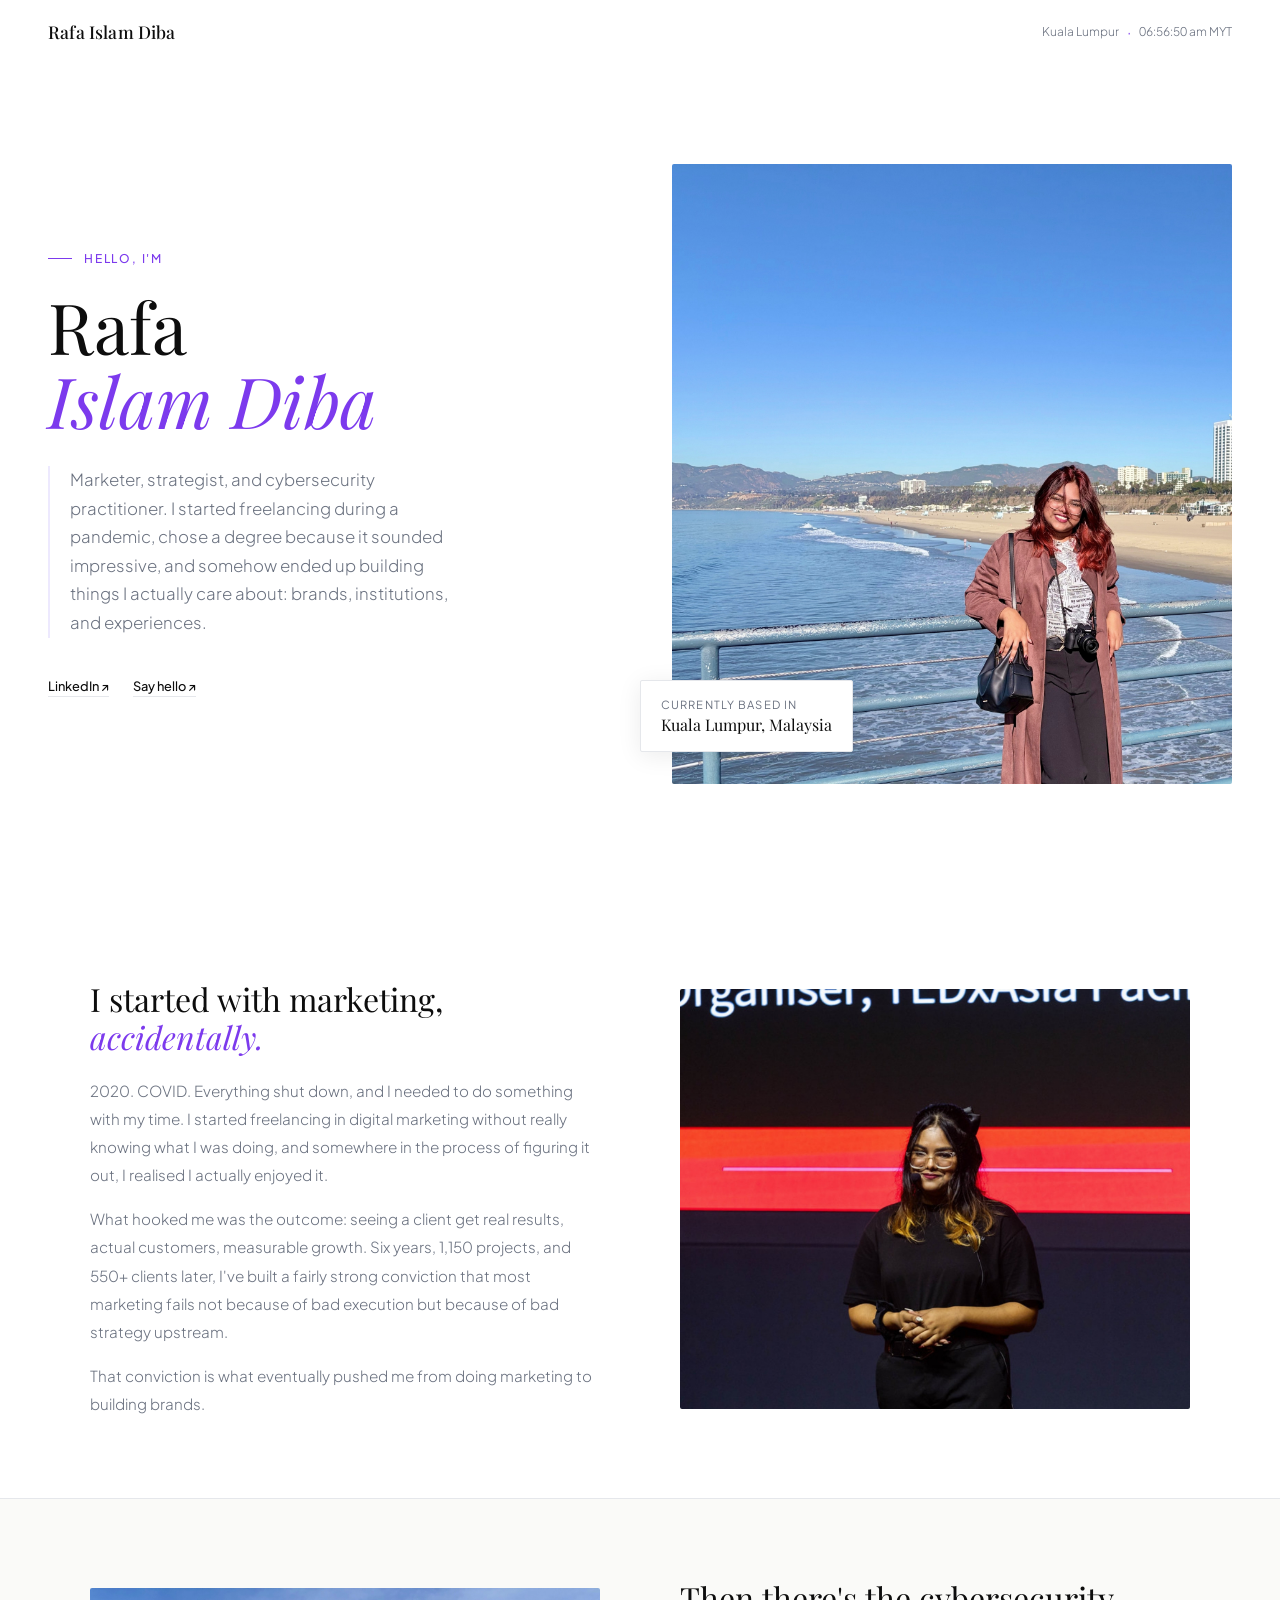
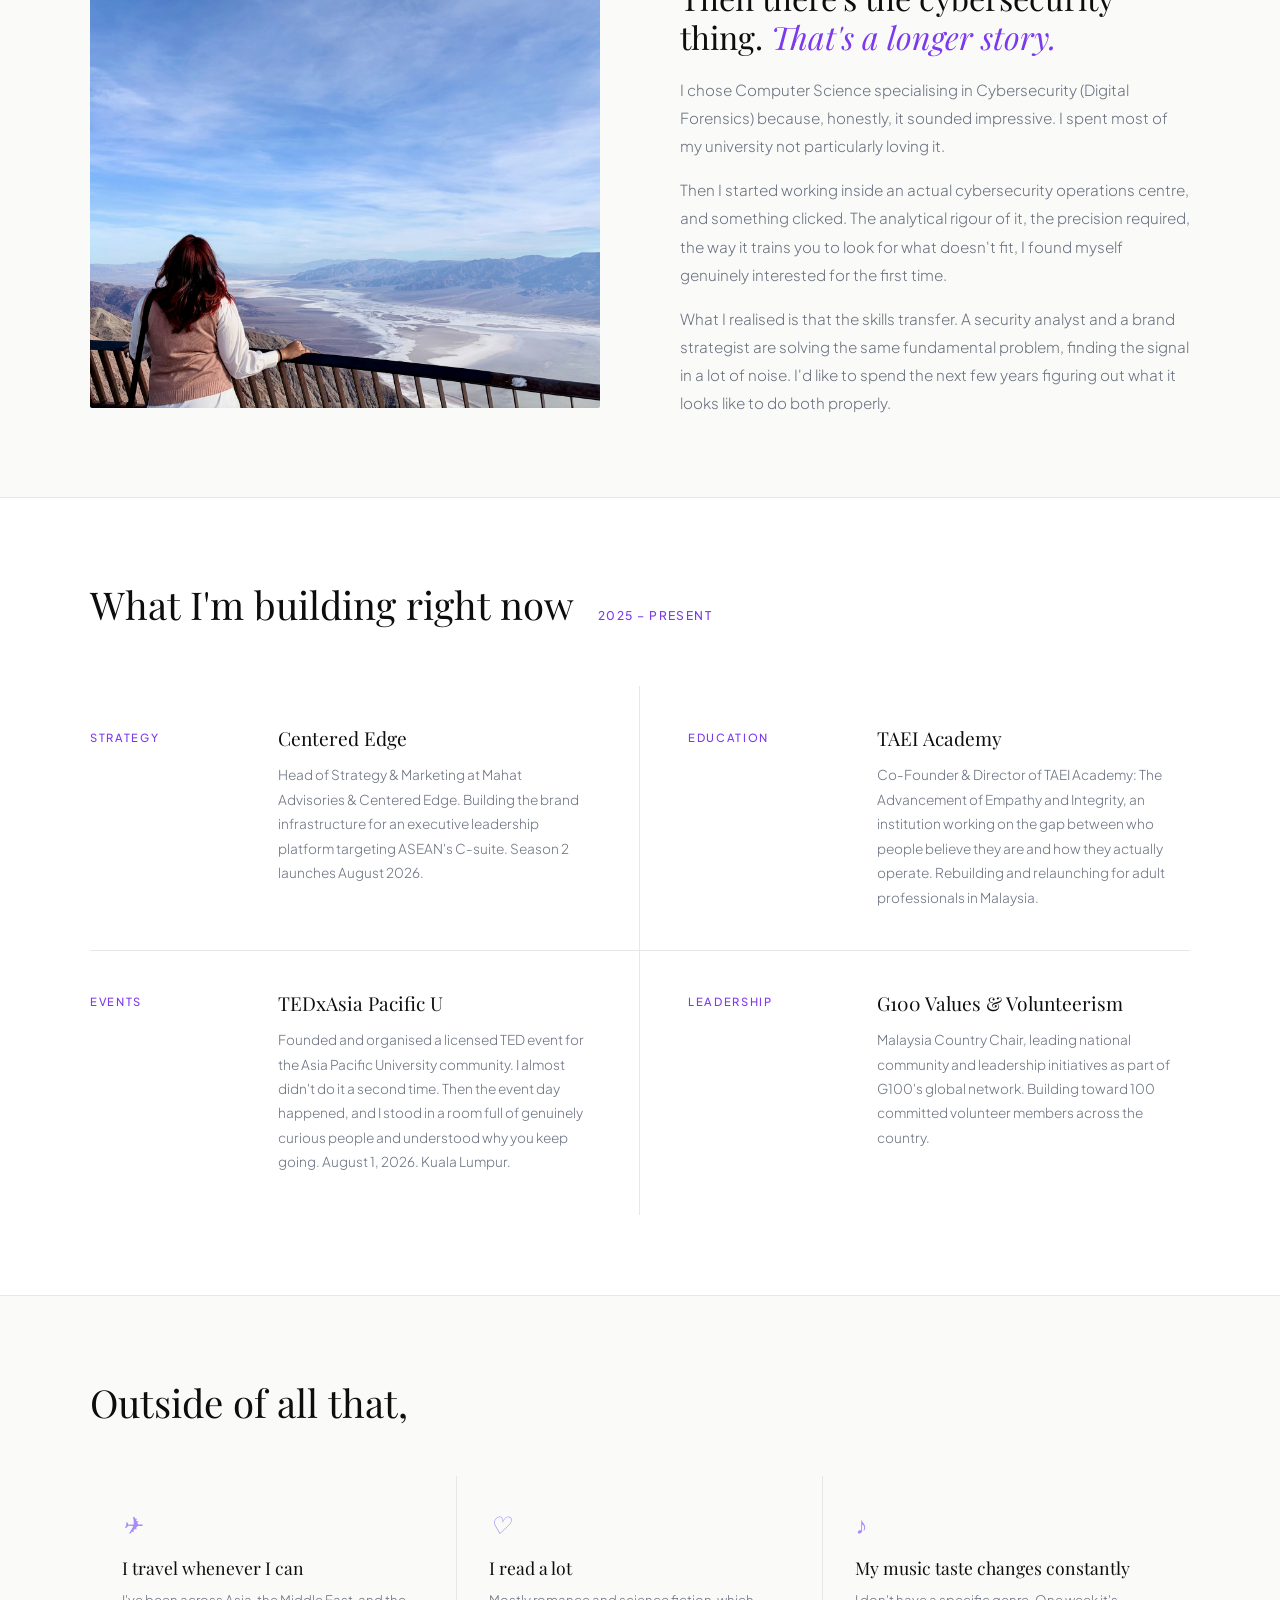
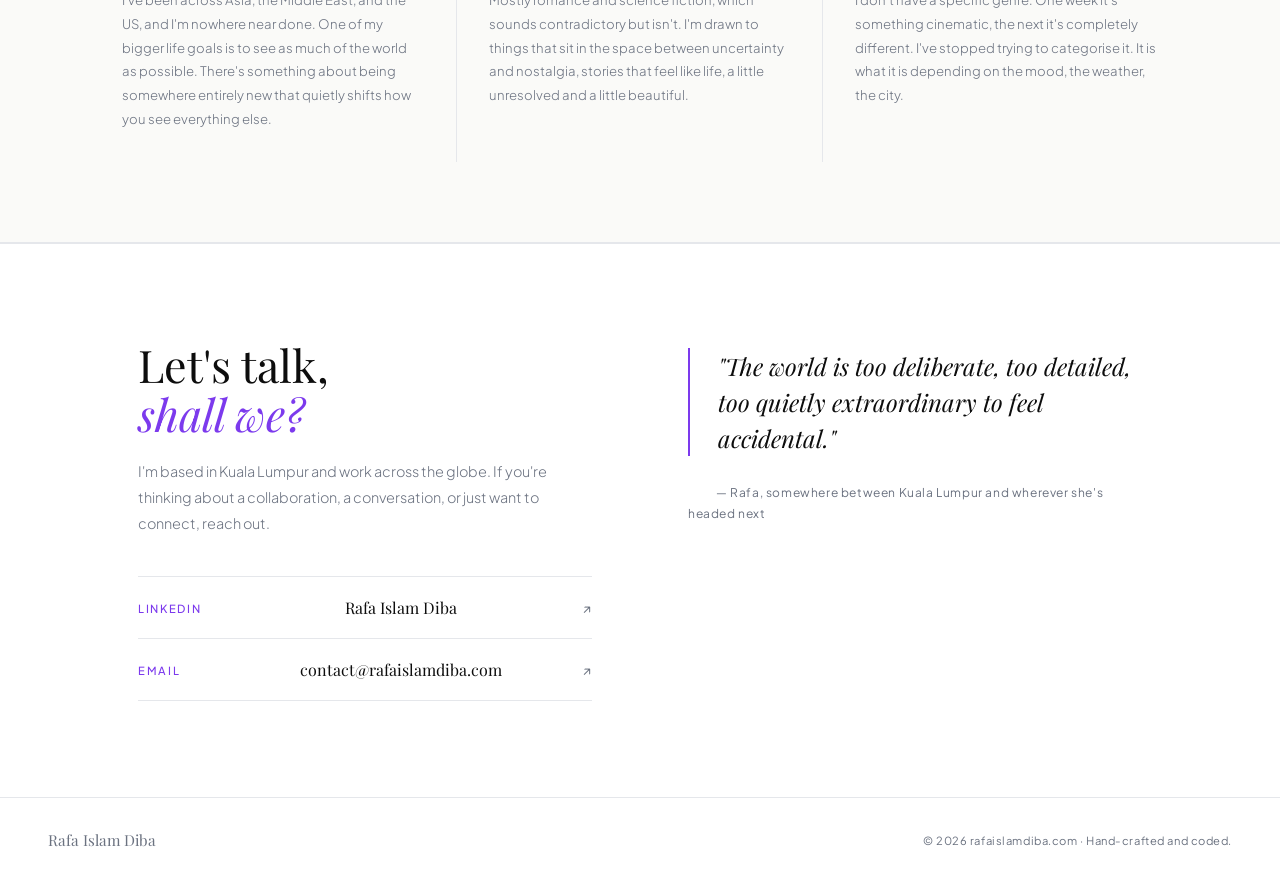
==== commit 939191d6: "Add files via upload" ====
--- a/index.html
+++ b/index.html
@@ -15,7 +15,10 @@
   <meta name="twitter:title" content="Rafa Islam Diba" />
   <meta name="twitter:description" content="Marketing strategist, brand builder, and cybersecurity practitioner based in Kuala Lumpur." />
   <link rel="icon" type="image/x-icon" href="favicon.ico" />
-  <link rel="apple-touch-icon" href="favicon.ico" />
+  <link rel="icon" type="image/png" sizes="32x32" href="favicon-32x32.png" />
+  <link rel="icon" type="image/png" sizes="16x16" href="favicon-16x16.png" />
+  <link rel="apple-touch-icon" href="apple-touch-icon.png" />
+  <link rel="manifest" href="site.webmanifest" />
   <link rel="preconnect" href="https://fonts.googleapis.com">
   <link rel="preconnect" href="https://fonts.gstatic.com" crossorigin>
   <link href="https://fonts.googleapis.com/css2?family=Playfair+Display:ital,wght@0,400;0,500;0,700;1,400;1,500&family=Plus+Jakarta+Sans:wght@300;400;500&display=swap" rel="stylesheet">
@@ -514,12 +517,15 @@
 
     /* REVEAL ANIMATIONS */
     .reveal {
+      opacity: 1;
+      transform: translateY(0);
+      transition: opacity 0.7s ease, transform 0.7s ease;
+    }
+
+    .reveal.hidden {
       opacity: 0;
       transform: translateY(20px);
-      transition: opacity 0.7s ease, transform 0.7s ease;
-    }
-
-    .reveal.visible { opacity: 1; transform: translateY(0); }
+    }
 
     /* MOBILE */
     @media (max-width: 768px) {
@@ -560,7 +566,7 @@
       <p class="hero-tagline">Marketer, strategist, and cybersecurity practitioner. I started freelancing during a pandemic, chose a degree because it sounded impressive, and somehow ended up building things I actually care about: brands, institutions, and experiences.</p>
       <div class="hero-links">
         <a href="https://www.linkedin.com/in/rafaislamdiba948/" target="_blank" class="hero-link">LinkedIn ↗</a>
-        <a href="mailto:dibaislam342@gmail.com" class="hero-link">Say hello ↗</a>
+        <a href="/cdn-cgi/l/email-protection#6f0c00011b0e0c1b2f1d0e090e061c030e020b060d0e410c0002" class="hero-link">Say hello ↗</a>
       </div>
     </div>
     <div class="hero-right">
@@ -674,9 +680,9 @@
             <span class="contact-link-value">Rafa Islam Diba</span>
             <span class="contact-arrow">↗</span>
           </a>
-          <a href="mailto:dibaislam342@gmail.com" class="contact-link-item">
+          <a href="/cdn-cgi/l/email-protection#8ce4e9e0e0e3ccfeedeaede5ffe0ede1e8e5eeeda2efe3e1" class="contact-link-item">
             <span class="contact-link-label">Email</span>
-            <span class="contact-link-value">dibaislam342@gmail.com</span>
+            <span class="contact-link-value">contact@rafaislamdiba.com</span>
             <span class="contact-arrow">↗</span>
           </a>
         </div>
@@ -702,7 +708,8 @@
         hour: '2-digit', minute: '2-digit', second: '2-digit',
         hour12: true
       }).format(now);
-      document.getElementById('kl-time').textContent = kl + ' MYT';
+      const el = document.getElementById('kl-time');
+      if (el) el.textContent = kl + ' MYT';
     }
     updateClock();
     setInterval(updateClock, 1000);
@@ -712,7 +719,22 @@
       document.getElementById('nav').classList.toggle('scrolled', window.scrollY > 40);
     }, { passive: true });
 
-    // Reveal on scroll
-    const reveals = document.querySelectorAll('.reveal');
-    const observer = new IntersectionObserver((entries) => {
-      entries.forEa+    // Reveal on scroll — progressive enhancement
+    try {
+      const reveals = document.querySelectorAll('.reveal');
+      reveals.forEach(el => el.classList.add('hidden'));
+      const observer = new IntersectionObserver((entries) => {
+        entries.forEach((entry) => {
+          if (entry.isIntersecting) {
+            entry.target.classList.remove('hidden');
+            observer.unobserve(entry.target);
+          }
+        });
+      }, { threshold: 0.08 });
+      reveals.forEach(el => observer.observe(el));
+    } catch(e) {
+      document.querySelectorAll('.reveal').forEach(el => el.classList.remove('hidden'));
+    }
+  </script>
+</body>
+</html>
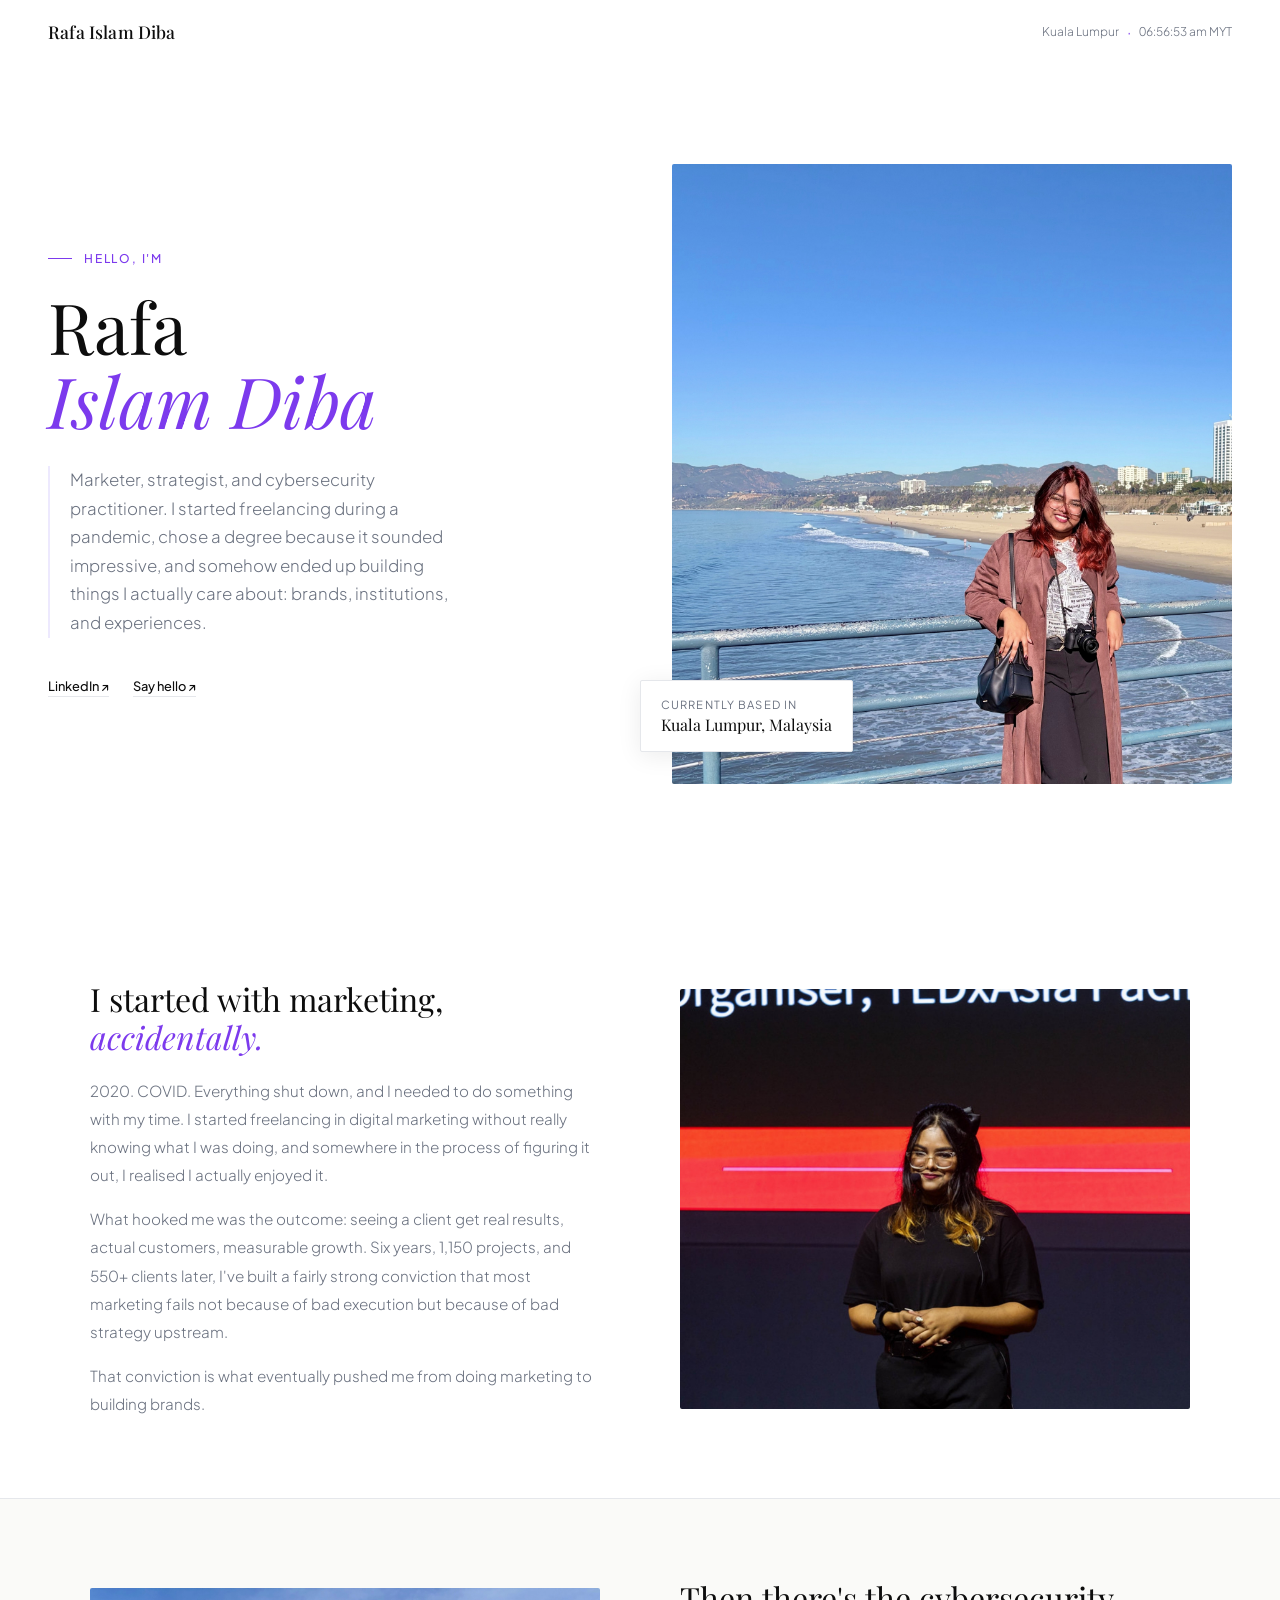
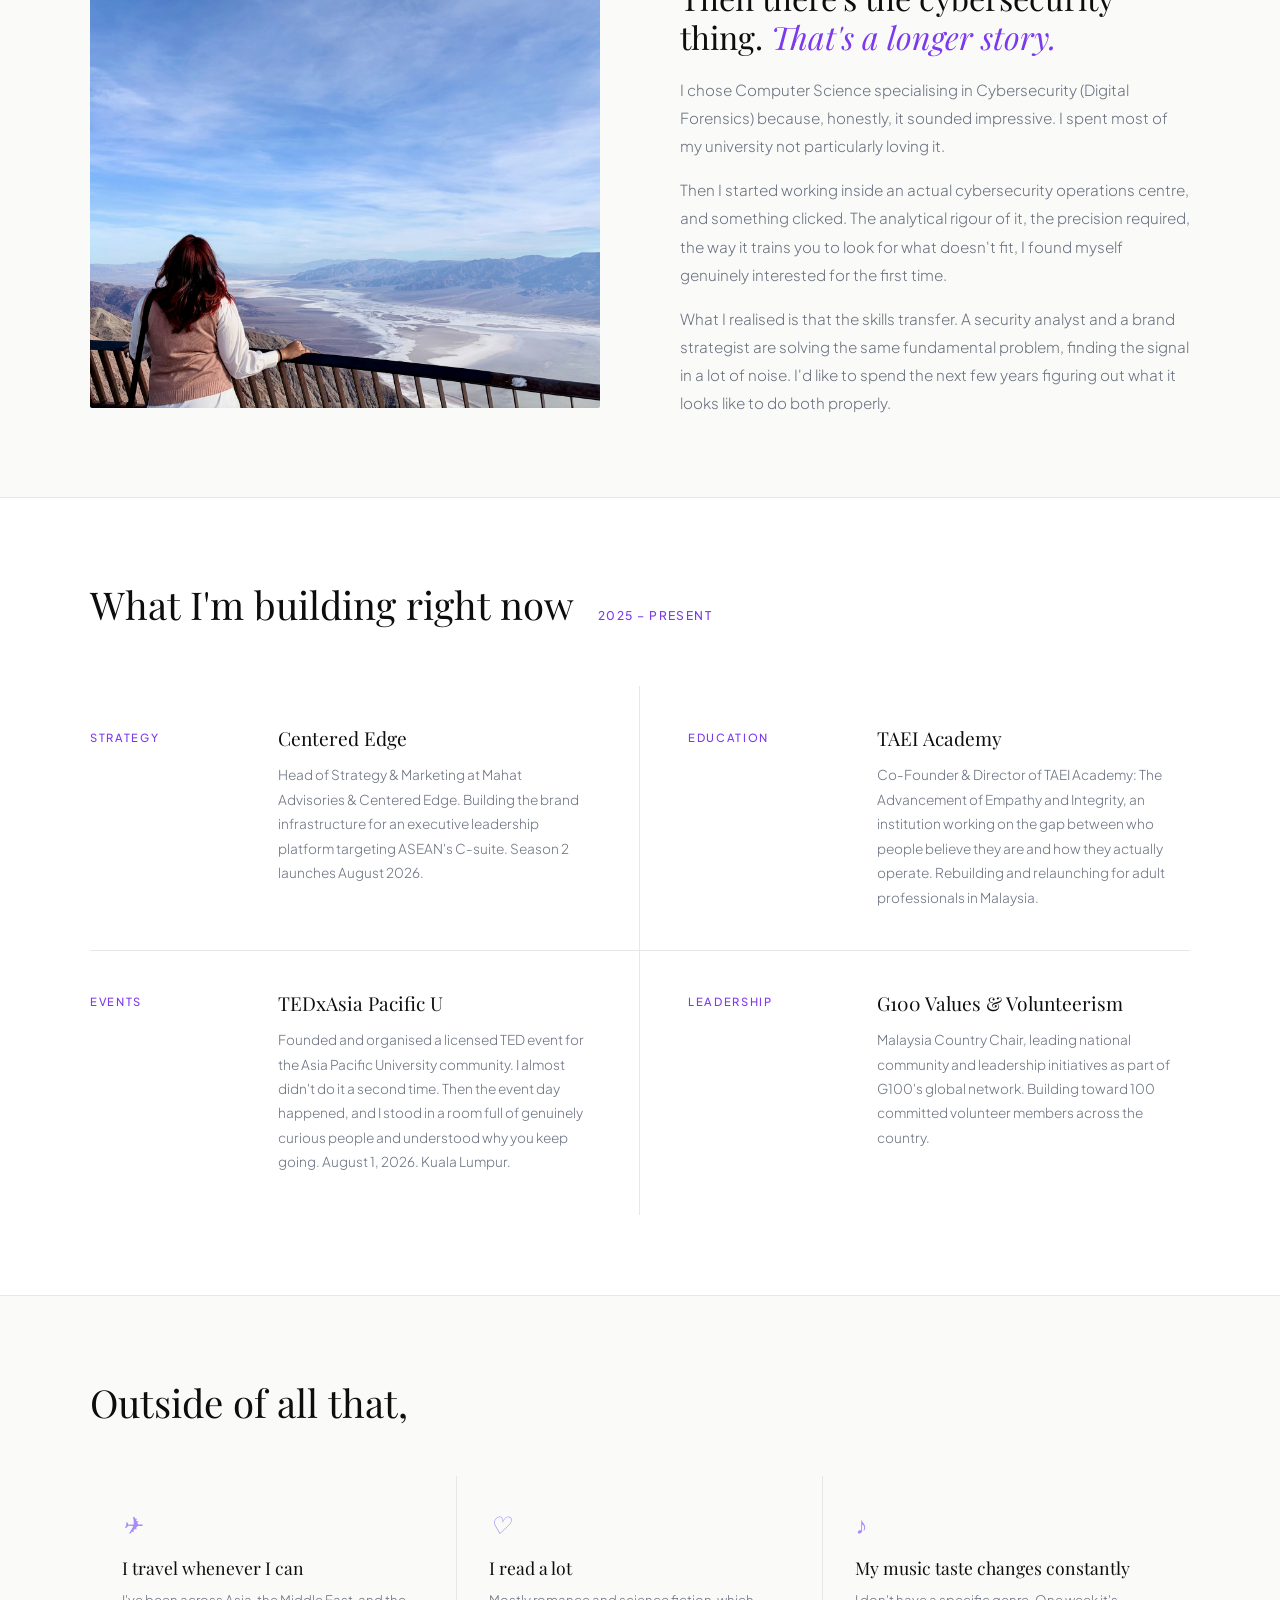
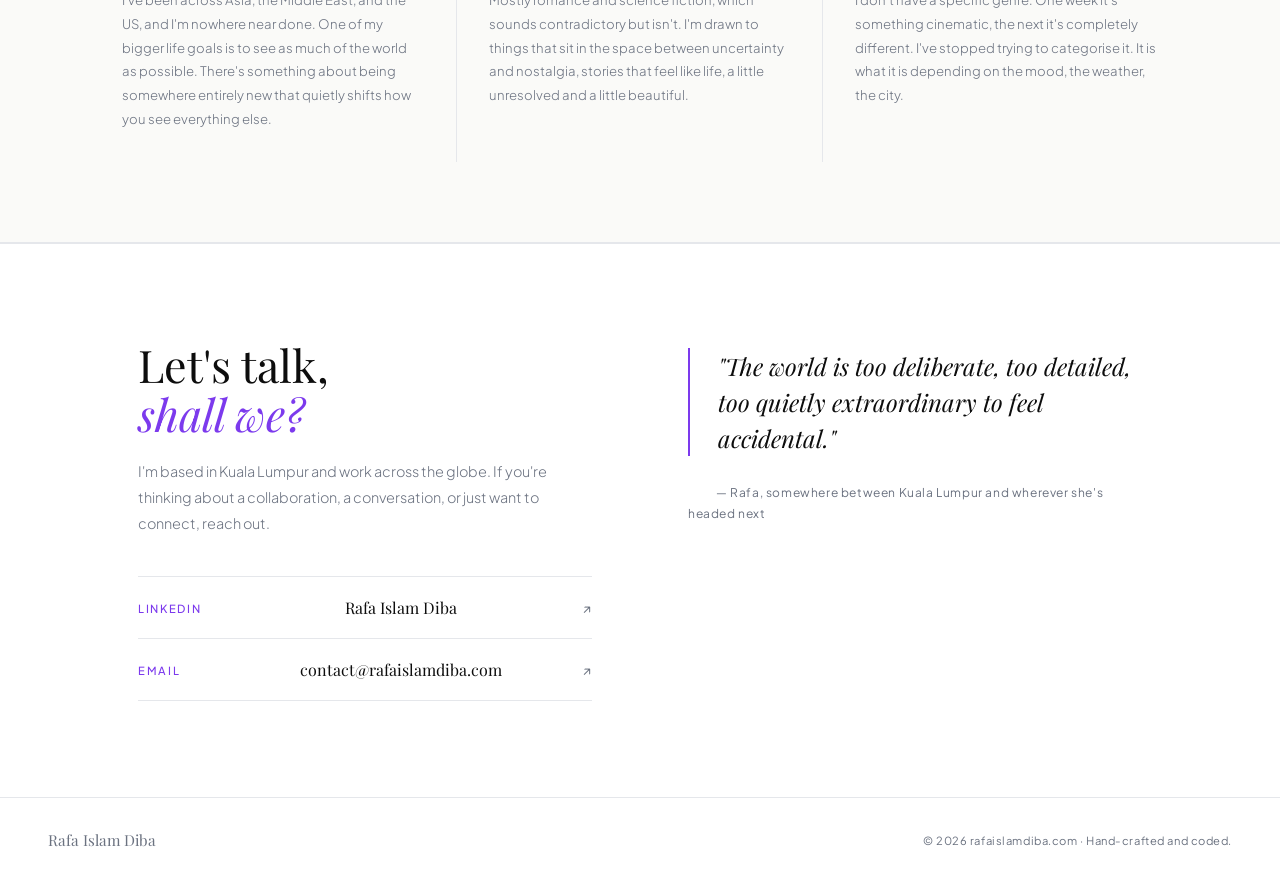
==== commit 22a769c9: "Update title and contact link in index.html" ====
--- a/index.html
+++ b/index.html
@@ -3,11 +3,11 @@
 <head>
   <meta charset="UTF-8" />
   <meta name="viewport" content="width=device-width, initial-scale=1.0" />
-  <title>Rafa Islam Diba — Marketing Strategist & Brand Builder | Kuala Lumpur</title>
+  <title>Rafa Islam Diba: Marketing Strategist & Brand Builder | Kuala Lumpur</title>
   <meta name="description" content="Rafa Islam Diba is a marketing strategist, brand builder, and cybersecurity practitioner based in Kuala Lumpur. Co-Founder of TAEI Academy and Founder of TEDxAsia Pacific U." />
   <meta name="keywords" content="Rafa Islam Diba, Rafaya Islam Diba, marketing strategist, brand strategy, cybersecurity, digital marketing, Kuala Lumpur, ASEAN, TEDx, TAEI Academy" />
   <meta name="author" content="Rafa Islam Diba" />
-  <meta property="og:title" content="Rafa Islam Diba — Marketing Strategist & Brand Builder" />
+  <meta property="og:title" content="Rafa Islam Diba: Marketing Strategist & Brand Builder" />
   <meta property="og:description" content="Marketer, strategist, and cybersecurity practitioner based in Kuala Lumpur. Building brands, institutions, and experiences across ASEAN." />
   <meta property="og:url" content="https://rafaislamdiba.com" />
   <meta property="og:type" content="website" />
@@ -566,7 +566,7 @@
       <p class="hero-tagline">Marketer, strategist, and cybersecurity practitioner. I started freelancing during a pandemic, chose a degree because it sounded impressive, and somehow ended up building things I actually care about: brands, institutions, and experiences.</p>
       <div class="hero-links">
         <a href="https://www.linkedin.com/in/rafaislamdiba948/" target="_blank" class="hero-link">LinkedIn ↗</a>
-        <a href="/cdn-cgi/l/email-protection#6f0c00011b0e0c1b2f1d0e090e061c030e020b060d0e410c0002" class="hero-link">Say hello ↗</a>
+        <a href="mailto:contact@rafaislamdiba.com" class="hero-link">Say hello ↗</a>
       </div>
     </div>
     <div class="hero-right">
@@ -737,4 +737,4 @@
     }
   </script>
 </body>
-</html>+</html>
